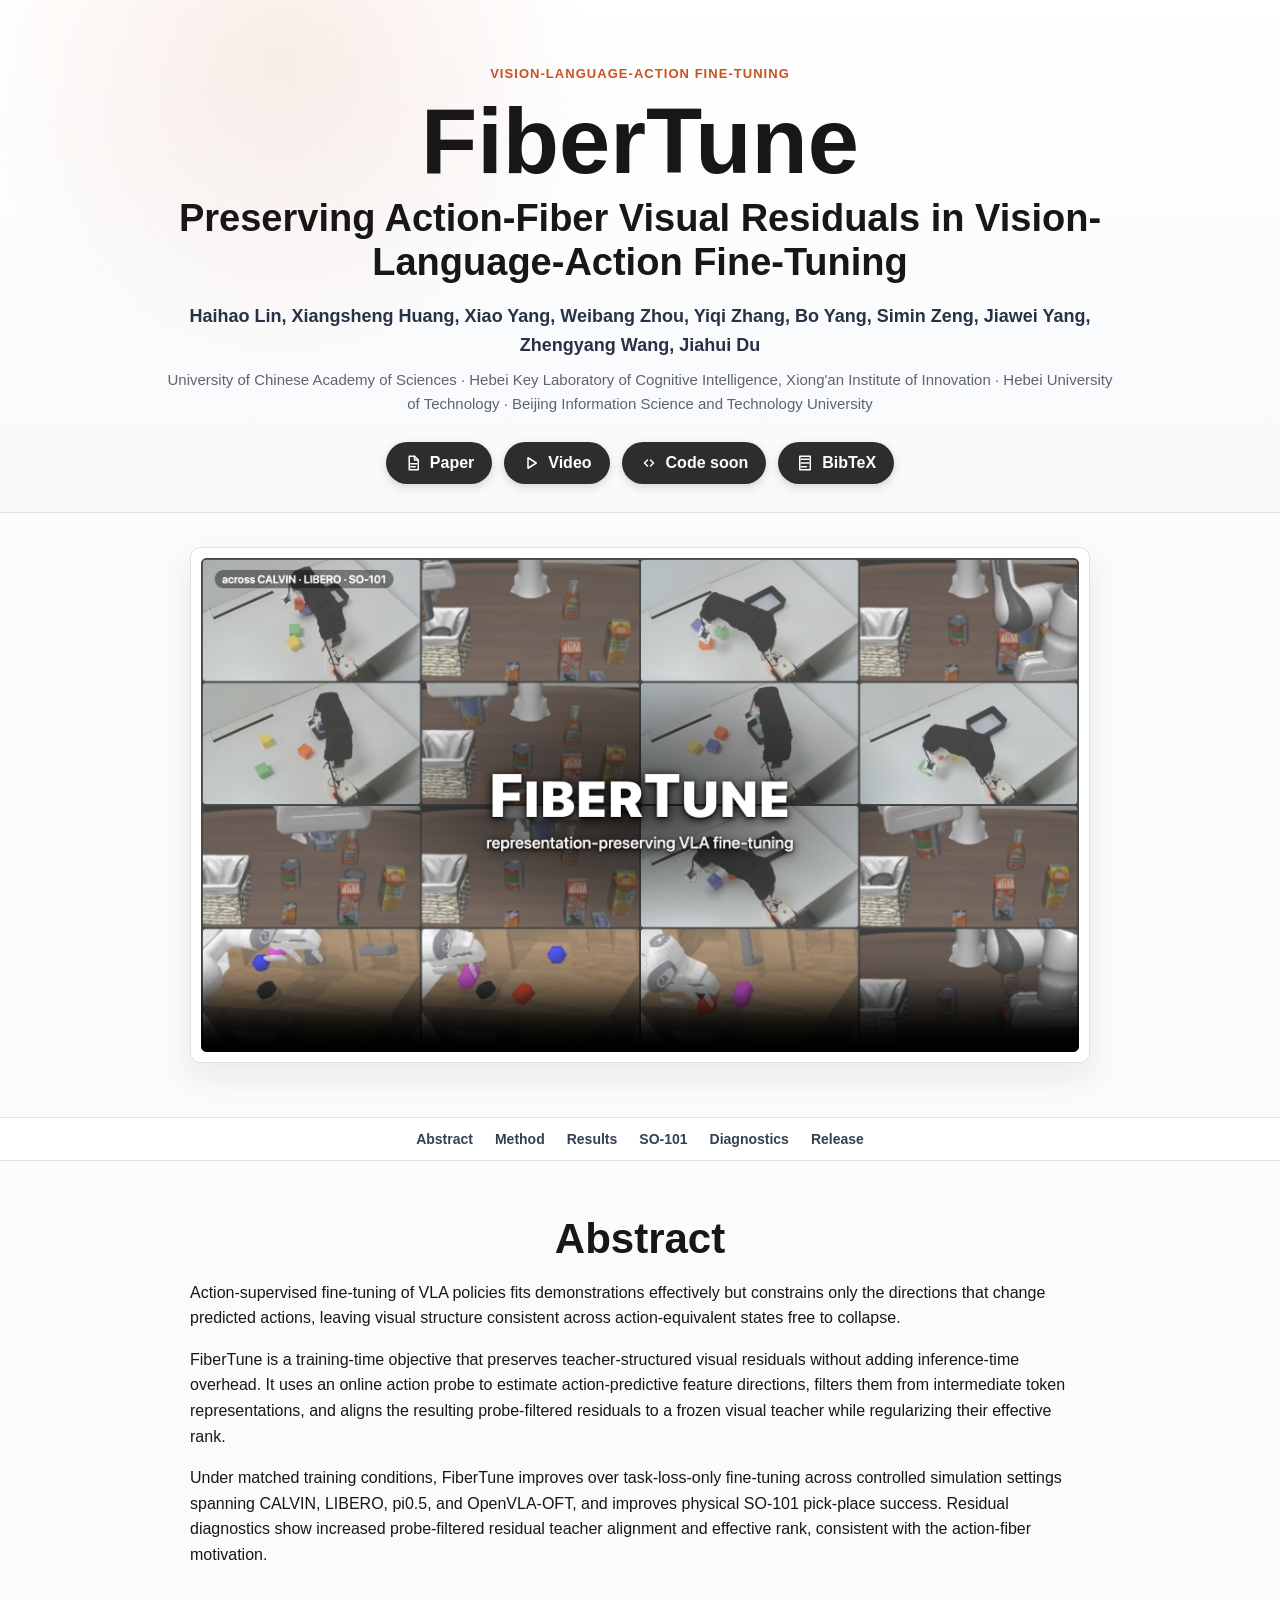
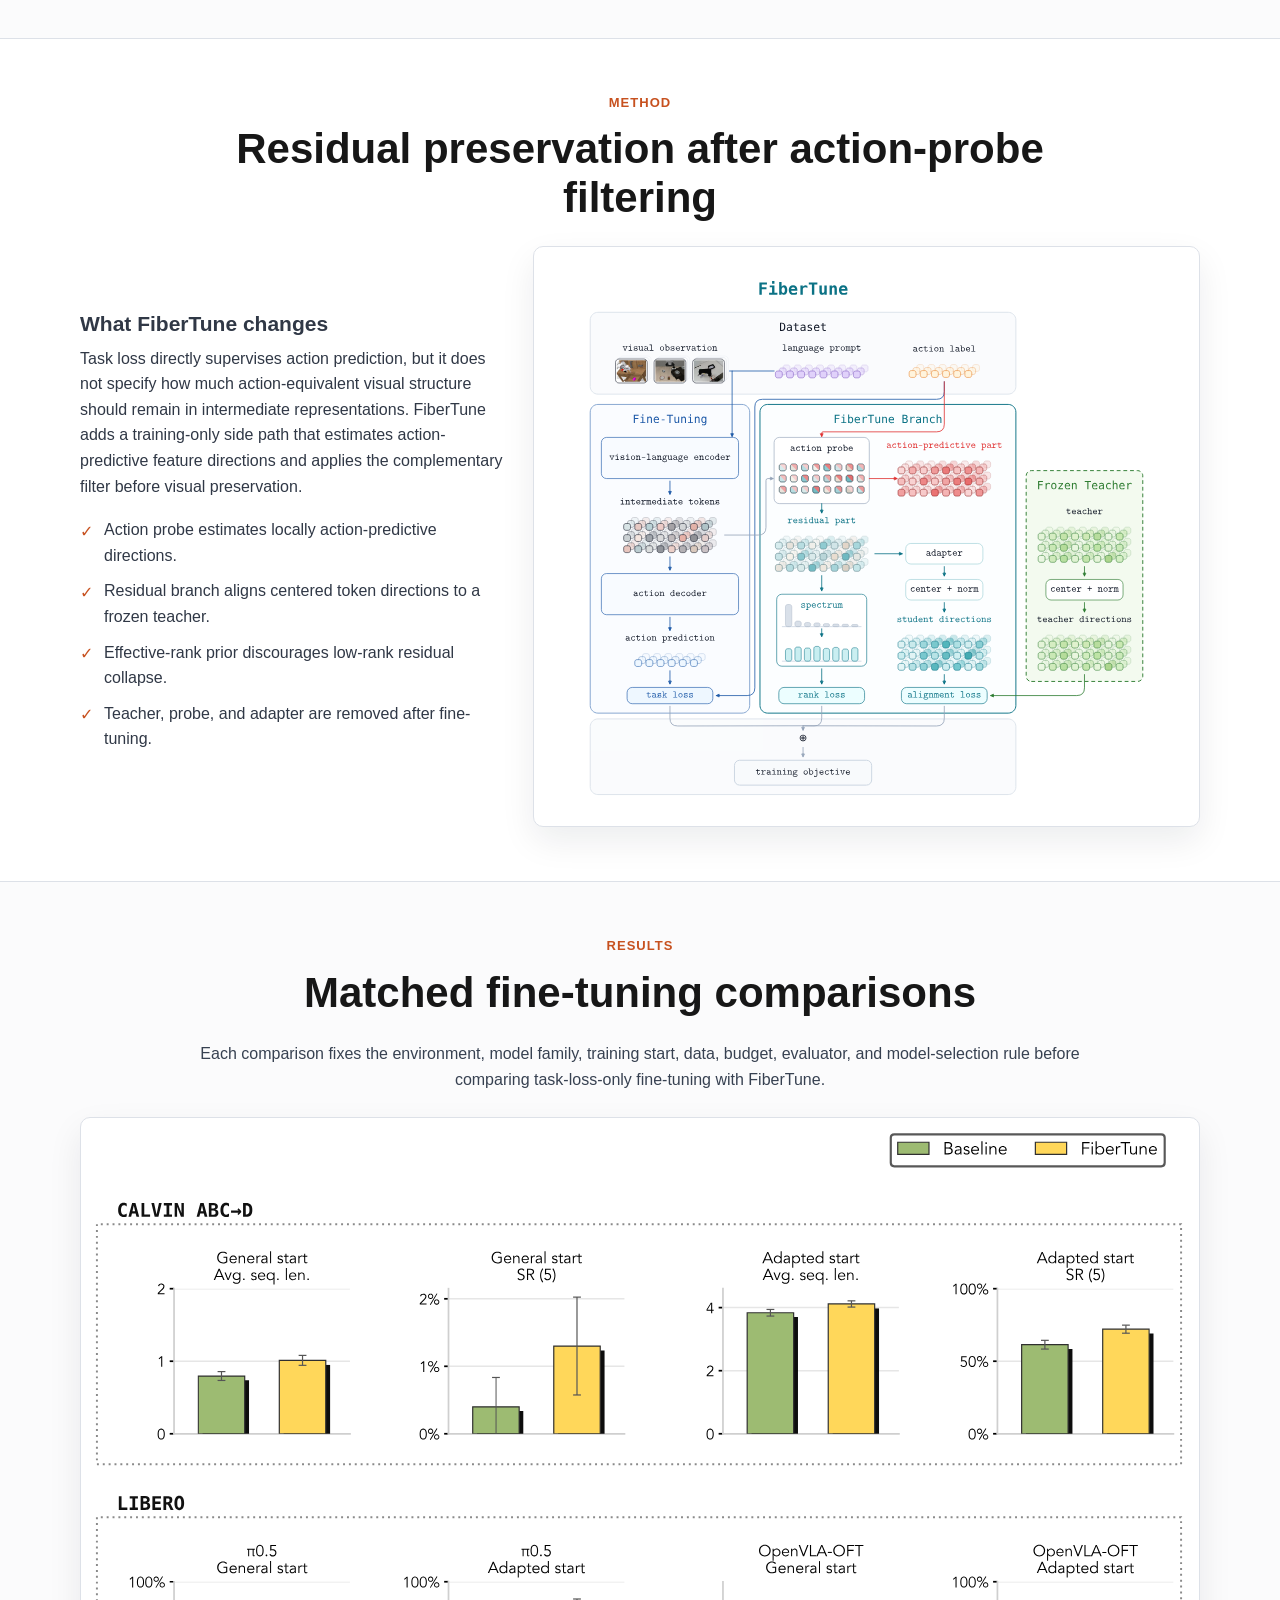
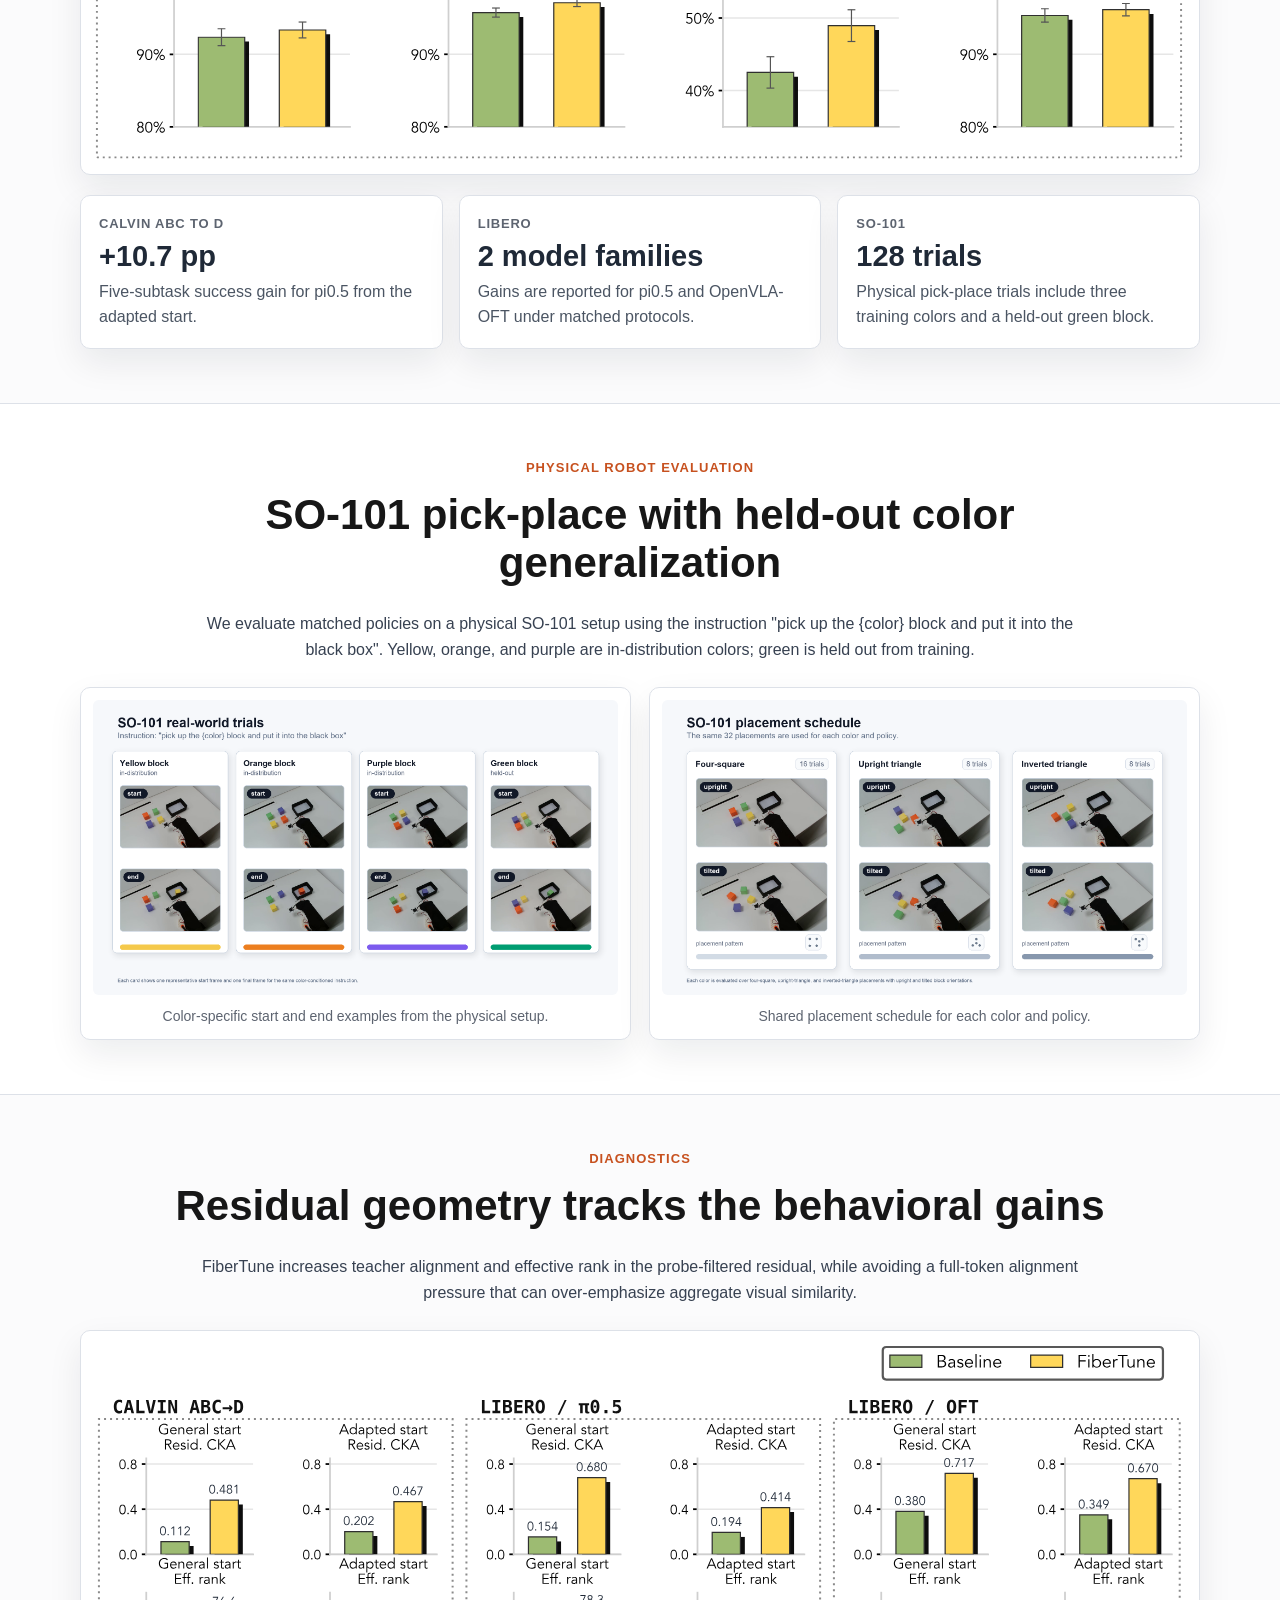
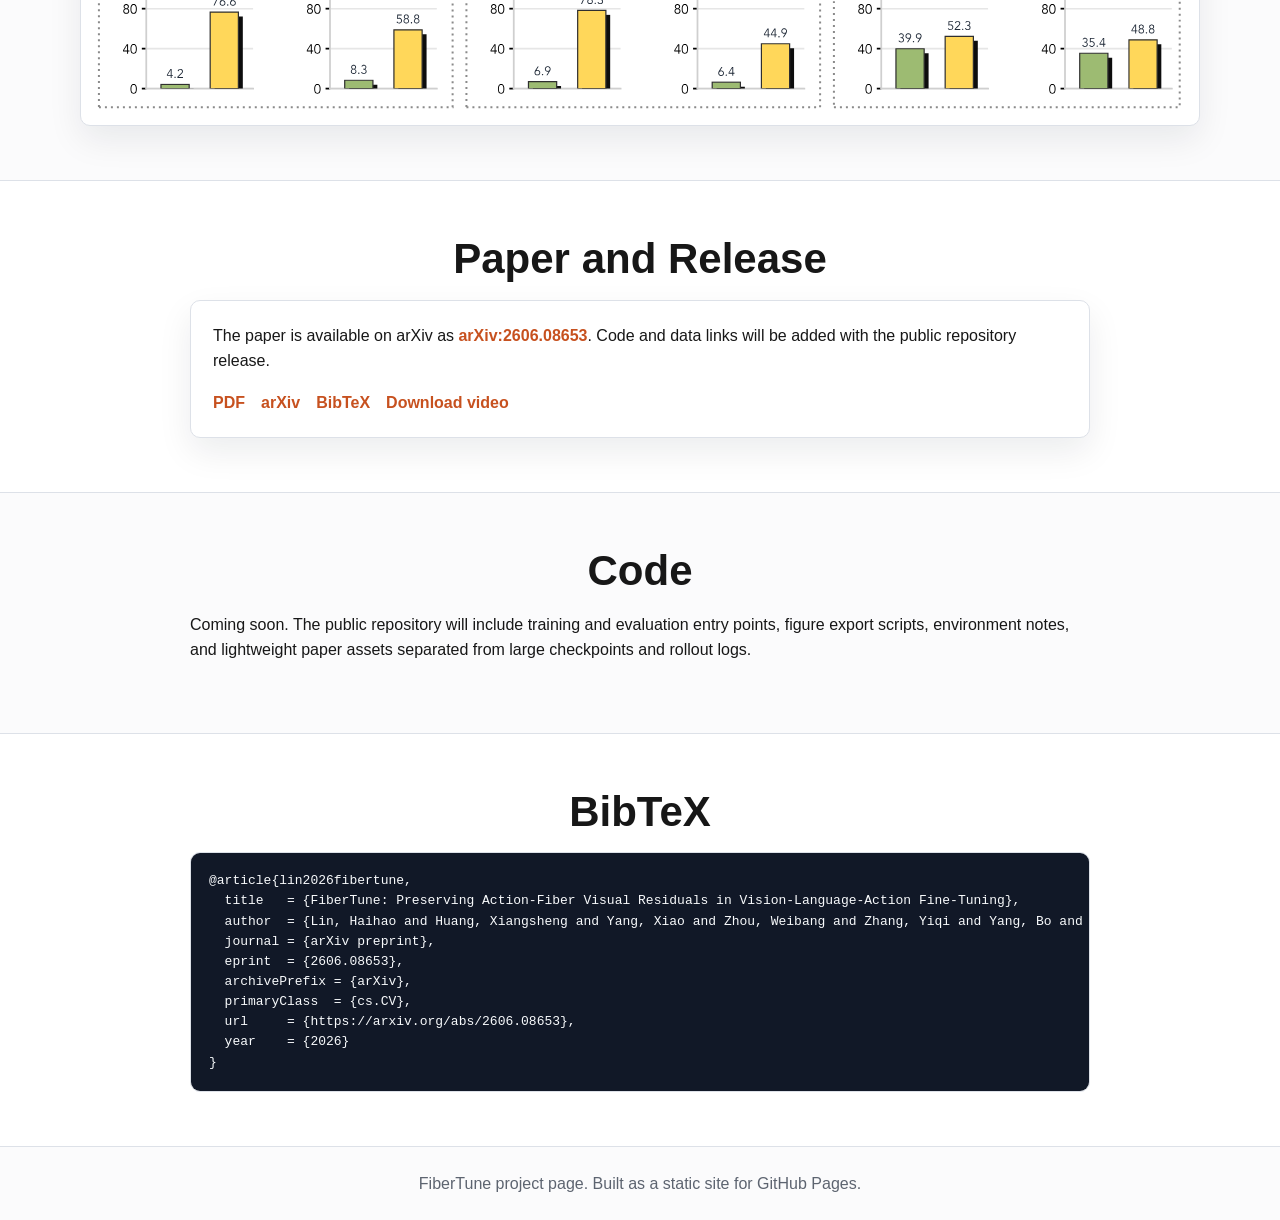
==== index.html @ a44a26e9 "更新 README 和 index.html，添加 arXiv 论文链接" ====
<!doctype html>
<html lang="en">
  <head>
    <meta charset="utf-8" />
    <meta name="viewport" content="width=device-width, initial-scale=1" />
    <title>FiberTune: Preserving Action-Fiber Visual Residuals</title>
    <meta
      name="description"
      content="FiberTune preserves action-fiber visual residuals during vision-language-action model fine-tuning without inference-time overhead."
    />
    <meta property="og:title" content="FiberTune" />
    <meta
      property="og:description"
      content="Preserving action-fiber visual residuals in VLA fine-tuning."
    />
    <meta property="og:type" content="website" />
    <meta property="og:image" content="static/assets/video_poster.png" />
    <link rel="stylesheet" href="static/css/style.css" />
  </head>
  <body>
    <header class="hero">
      <div class="container hero-inner">
        <p class="eyebrow">Vision-Language-Action Fine-Tuning</p>
        <h1>FiberTune</h1>
        <p class="subtitle">
          Preserving Action-Fiber Visual Residuals in Vision-Language-Action Fine-Tuning
        </p>
        <p class="authors">
          Haihao Lin, Xiangsheng Huang, Xiao Yang, Weibang Zhou, Yiqi Zhang,
          Bo Yang, Simin Zeng, Jiawei Yang, Zhengyang Wang, Jiahui Du
        </p>
        <p class="affiliations">
          University of Chinese Academy of Sciences · Hebei Key Laboratory of Cognitive Intelligence,
          Xiong'an Institute of Innovation · Hebei University of Technology ·
          Beijing Information Science and Technology University
        </p>
        <div class="button-row" aria-label="Project links">
          <a class="button" href="https://arxiv.org/abs/2606.08653">
            <span class="icon" aria-hidden="true">
              <svg viewBox="0 0 24 24"><path d="M7 3h7l5 5v13H7z" /><path d="M14 3v5h5" /><path d="M9 13h8" /><path d="M9 17h6" /></svg>
            </span>
            <span>Paper</span>
          </a>
          <a class="button" href="#video">
            <span class="icon" aria-hidden="true">
              <svg viewBox="0 0 24 24"><path d="M8 5v14l11-7z" /></svg>
            </span>
            <span>Video</span>
          </a>
          <a class="button" href="#code">
            <span class="icon" aria-hidden="true">
              <svg viewBox="0 0 24 24"><path d="m10 8-4 4 4 4" /><path d="m14 8 4 4-4 4" /></svg>
            </span>
            <span>Code soon</span>
          </a>
          <a class="button" href="#bibtex">
            <span class="icon" aria-hidden="true">
              <svg viewBox="0 0 24 24"><path d="M7 7h10" /><path d="M7 12h10" /><path d="M7 17h7" /><path d="M5 3h14v18H5z" /></svg>
            </span>
            <span>BibTeX</span>
          </a>
        </div>
      </div>
    </header>

    <main>
      <section id="video" class="section video-section">
        <div class="container narrow">
          <div class="video-card">
            <video controls playsinline preload="metadata" poster="static/assets/video_poster.png">
              <source src="static/videos/fibertune_video.mp4" type="video/mp4" />
            </video>
          </div>
        </div>
      </section>

      <nav class="page-nav" aria-label="Page sections">
        <div class="container">
          <a href="#abstract">Abstract</a>
          <a href="#method">Method</a>
          <a href="#results">Results</a>
          <a href="#realworld">SO-101</a>
          <a href="#diagnostics">Diagnostics</a>
          <a href="#code">Release</a>
        </div>
      </nav>

      <section id="abstract" class="section">
        <div class="container narrow">
          <h2>Abstract</h2>
          <p>
            Action-supervised fine-tuning of VLA policies fits demonstrations effectively but
            constrains only the directions that change predicted actions, leaving visual structure
            consistent across action-equivalent states free to collapse.
          </p>
          <p>
            FiberTune is a training-time objective that preserves teacher-structured visual
            residuals without adding inference-time overhead. It uses an online action probe to
            estimate action-predictive feature directions, filters them from intermediate token
            representations, and aligns the resulting probe-filtered residuals to a frozen visual
            teacher while regularizing their effective rank.
          </p>
          <p>
            Under matched training conditions, FiberTune improves over task-loss-only fine-tuning
            across controlled simulation settings spanning CALVIN, LIBERO, pi0.5, and OpenVLA-OFT,
            and improves physical SO-101 pick-place success. Residual diagnostics show increased
            probe-filtered residual teacher alignment and effective rank, consistent with the
            action-fiber motivation.
          </p>
        </div>
      </section>

      <section id="method" class="section band">
        <div class="container">
          <div class="section-heading">
            <p class="eyebrow">Method</p>
            <h2>Residual preservation after action-probe filtering</h2>
          </div>
          <div class="method-grid">
            <article>
              <h3>What FiberTune changes</h3>
              <p>
                Task loss directly supervises action prediction, but it does not specify how much
                action-equivalent visual structure should remain in intermediate representations.
                FiberTune adds a training-only side path that estimates action-predictive feature
                directions and applies the complementary filter before visual preservation.
              </p>
              <ul class="check-list">
                <li>Action probe estimates locally action-predictive directions.</li>
                <li>Residual branch aligns centered token directions to a frozen teacher.</li>
                <li>Effective-rank prior discourages low-rank residual collapse.</li>
                <li>Teacher, probe, and adapter are removed after fine-tuning.</li>
              </ul>
            </article>
            <figure class="figure-card large">
              <img src="static/assets/fibertune_method.svg" alt="FiberTune method diagram" />
            </figure>
          </div>
        </div>
      </section>

      <section id="results" class="section">
        <div class="container">
          <div class="section-heading">
            <p class="eyebrow">Results</p>
            <h2>Matched fine-tuning comparisons</h2>
          </div>
          <p class="section-lead">
            Each comparison fixes the environment, model family, training start, data, budget,
            evaluator, and model-selection rule before comparing task-loss-only fine-tuning with
            FiberTune.
          </p>
          <div class="figure-card">
            <img src="static/assets/main_results.svg" alt="Main FiberTune simulation results" />
          </div>
          <div class="metric-grid">
            <article class="metric">
              <span>CALVIN ABC to D</span>
              <strong>+10.7 pp</strong>
              <p>Five-subtask success gain for pi0.5 from the adapted start.</p>
            </article>
            <article class="metric">
              <span>LIBERO</span>
              <strong>2 model families</strong>
              <p>Gains are reported for pi0.5 and OpenVLA-OFT under matched protocols.</p>
            </article>
            <article class="metric">
              <span>SO-101</span>
              <strong>128 trials</strong>
              <p>Physical pick-place trials include three training colors and a held-out green block.</p>
            </article>
          </div>
        </div>
      </section>

      <section id="realworld" class="section band">
        <div class="container">
          <div class="section-heading">
            <p class="eyebrow">Physical Robot Evaluation</p>
            <h2>SO-101 pick-place with held-out color generalization</h2>
          </div>
          <p class="section-lead">
            We evaluate matched policies on a physical SO-101 setup using the instruction
            "pick up the {color} block and put it into the black box". Yellow, orange, and purple
            are in-distribution colors; green is held out from training.
          </p>
          <div class="split-figures">
            <figure class="figure-card">
              <img src="static/assets/realworld_start_end.png" alt="SO-101 color-specific start and end examples" />
              <figcaption>Color-specific start and end examples from the physical setup.</figcaption>
            </figure>
            <figure class="figure-card">
              <img src="static/assets/realworld_placement_schedule.png" alt="SO-101 placement schedule" />
              <figcaption>Shared placement schedule for each color and policy.</figcaption>
            </figure>
          </div>
        </div>
      </section>

      <section id="diagnostics" class="section">
        <div class="container">
          <div class="section-heading">
            <p class="eyebrow">Diagnostics</p>
            <h2>Residual geometry tracks the behavioral gains</h2>
          </div>
          <p class="section-lead">
            FiberTune increases teacher alignment and effective rank in the probe-filtered residual,
            while avoiding a full-token alignment pressure that can over-emphasize aggregate visual
            similarity.
          </p>
          <div class="figure-card">
            <img src="static/assets/mechanism_diagnostics.svg" alt="Residual CKA and effective-rank diagnostics" />
          </div>
        </div>
      </section>

      <section id="paper" class="section band">
        <div class="container narrow">
          <h2>Paper and Release</h2>
          <div class="release-card">
            <p>
              The paper is available on arXiv as
              <a class="text-link" href="https://arxiv.org/abs/2606.08653">arXiv:2606.08653</a>.
              Code and data links will be added with the public repository release.
            </p>
            <div class="release-links">
              <a class="text-link" href="https://arxiv.org/pdf/2606.08653">PDF</a>
              <a class="text-link" href="https://arxiv.org/abs/2606.08653">arXiv</a>
              <a class="text-link" href="#bibtex">BibTeX</a>
              <a class="text-link" href="static/videos/fibertune_video.mp4">Download video</a>
            </div>
          </div>
        </div>
      </section>

      <section id="code" class="section">
        <div class="container narrow">
          <h2>Code</h2>
          <p>
            Coming soon. The public repository will include training and evaluation entry points,
            figure export scripts, environment notes, and lightweight paper assets separated from
            large checkpoints and rollout logs.
          </p>
        </div>
      </section>

      <section id="bibtex" class="section band">
        <div class="container narrow">
          <h2>BibTeX</h2>
          <pre><code>@article{lin2026fibertune,
  title   = {FiberTune: Preserving Action-Fiber Visual Residuals in Vision-Language-Action Fine-Tuning},
  author  = {Lin, Haihao and Huang, Xiangsheng and Yang, Xiao and Zhou, Weibang and Zhang, Yiqi and Yang, Bo and Zeng, Simin and Yang, Jiawei and Wang, Zhengyang and Du, Jiahui},
  journal = {arXiv preprint},
  eprint  = {2606.08653},
  archivePrefix = {arXiv},
  primaryClass  = {cs.CV},
  url     = {https://arxiv.org/abs/2606.08653},
  year    = {2026}
}</code></pre>
        </div>
      </section>
    </main>

    <footer class="footer">
      <div class="container">
        <p>FiberTune project page. Built as a static site for GitHub Pages.</p>
      </div>
    </footer>
  </body>
</html>
---- static/css/style.css ----
:root {
  --ink: #171717;
  --muted: #5d6470;
  --soft: #f5f6f8;
  --line: #dde1e8;
  --panel: #ffffff;
  --accent: #c7511f;
  --accent-soft: #f7e5dc;
  --button: #2d2d2d;
  --button-hover: #151515;
  --shadow: 0 14px 34px rgb(15 23 42 / 8%);
}

* {
  box-sizing: border-box;
}

html {
  scroll-behavior: smooth;
}

body {
  margin: 0;
  color: var(--ink);
  background: #fbfbfc;
  font-family: BlinkMacSystemFont, -apple-system, "Segoe UI", Roboto, "Helvetica Neue", Arial, ui-sans-serif, system-ui, sans-serif;
  font-size: 16px;
  line-height: 1.6;
}

img,
video {
  max-width: 100%;
}

a {
  color: inherit;
}

.container {
  width: min(1120px, calc(100vw - 36px));
  margin: 0 auto;
}

.narrow {
  width: min(900px, calc(100vw - 36px));
}

.hero {
  padding: 64px 0 28px;
  background:
    radial-gradient(circle at 22% 12%, rgb(199 81 31 / 10%), transparent 28%),
    linear-gradient(180deg, #ffffff 0%, #f8f9fb 100%);
  border-bottom: 1px solid var(--line);
}

.hero-inner {
  text-align: center;
}

.eyebrow {
  margin: 0 0 12px;
  color: var(--accent);
  font-size: 13px;
  font-weight: 800;
  letter-spacing: 0.08em;
  text-transform: uppercase;
}

h1,
h2,
h3,
p {
  margin-top: 0;
}

h1 {
  margin: 0 0 12px;
  font-size: clamp(54px, 8.5vw, 92px);
  font-weight: 780;
  line-height: 0.96;
  letter-spacing: 0;
}

.subtitle {
  max-width: 980px;
  margin: 0 auto 18px;
  font-size: clamp(24px, 3vw, 38px);
  font-weight: 680;
  line-height: 1.15;
}

.authors {
  max-width: 930px;
  margin: 0 auto 8px;
  color: #273244;
  font-size: 18px;
  font-weight: 620;
}

.affiliations {
  max-width: 960px;
  margin: 0 auto;
  color: var(--muted);
  font-size: 15px;
}

.button-row {
  display: flex;
  justify-content: center;
  gap: 12px;
  flex-wrap: wrap;
  margin-top: 26px;
}

.button {
  display: inline-flex;
  align-items: center;
  justify-content: center;
  gap: 8px;
  min-height: 42px;
  padding: 0 18px;
  border-radius: 999px;
  background: var(--button);
  color: #fff;
  font-weight: 720;
  text-decoration: none;
  box-shadow: 0 3px 10px rgb(0 0 0 / 14%);
  transition: background 130ms ease, transform 130ms ease;
}

.button:hover {
  background: var(--button-hover);
  transform: translateY(-1px);
}

.icon {
  display: inline-flex;
  width: 18px;
  height: 18px;
}

.icon svg {
  display: block;
  width: 18px;
  height: 18px;
  fill: none;
  stroke: currentColor;
  stroke-width: 2;
  stroke-linecap: round;
  stroke-linejoin: round;
}

.section {
  padding: 54px 0;
}

.video-section {
  padding-top: 34px;
}

.band {
  background: #fff;
  border-block: 1px solid var(--line);
}

.section-heading {
  max-width: 940px;
  margin: 0 auto 24px;
  text-align: center;
}

h2 {
  margin-bottom: 16px;
  text-align: center;
  font-size: clamp(29px, 4vw, 42px);
  font-weight: 760;
  line-height: 1.15;
}

h3 {
  margin-bottom: 8px;
  font-size: 21px;
  line-height: 1.25;
}

.section-lead {
  max-width: 900px;
  margin: 0 auto 24px;
  color: #374151;
  text-align: center;
}

.video-card,
.figure-card,
.release-card,
.metric {
  border: 1px solid var(--line);
  border-radius: 10px;
  background: var(--panel);
  box-shadow: var(--shadow);
}

.video-card {
  padding: 10px;
}

.video-card video {
  display: block;
  width: 100%;
  aspect-ratio: 16 / 9;
  border-radius: 6px;
  background: #111827;
}

.page-nav {
  position: sticky;
  top: 0;
  z-index: 10;
  border-block: 1px solid var(--line);
  background: rgb(255 255 255 / 92%);
  backdrop-filter: blur(10px);
}

.page-nav .container {
  display: flex;
  justify-content: center;
  gap: 22px;
  flex-wrap: wrap;
  padding: 10px 0;
}

.page-nav a {
  color: #334155;
  font-size: 14px;
  font-weight: 760;
  text-decoration: none;
}

.page-nav a:hover {
  color: var(--accent);
}

.method-grid {
  display: grid;
  grid-template-columns: minmax(280px, 0.9fr) minmax(0, 1.4fr);
  gap: 24px;
  align-items: center;
}

.method-grid article {
  color: #303846;
}

.check-list {
  margin: 18px 0 0;
  padding: 0;
  list-style: none;
}

.check-list li {
  position: relative;
  margin: 10px 0;
  padding-left: 24px;
}

.check-list li::before {
  position: absolute;
  left: 0;
  top: 0.1em;
  color: var(--accent);
  content: "✓";
  font-weight: 800;
}

.figure-card {
  margin: 0;
  padding: 12px;
}

.figure-card.large {
  padding: 14px;
}

.figure-card img {
  display: block;
  width: 100%;
  border-radius: 6px;
}

figcaption {
  margin: 10px 4px 0;
  color: var(--muted);
  font-size: 14px;
  text-align: center;
}

.metric-grid {
  display: grid;
  grid-template-columns: repeat(3, minmax(0, 1fr));
  gap: 16px;
  margin-top: 20px;
}

.metric {
  padding: 18px;
}

.metric span {
  display: block;
  color: var(--muted);
  font-size: 13px;
  font-weight: 800;
  letter-spacing: 0.06em;
  text-transform: uppercase;
}

.metric strong {
  display: block;
  margin: 6px 0;
  color: #1f2937;
  font-size: 29px;
  line-height: 1.1;
}

.metric p {
  margin: 0;
  color: #4b5563;
}

.split-figures {
  display: grid;
  grid-template-columns: repeat(2, minmax(0, 1fr));
  gap: 18px;
  align-items: start;
}

.release-card {
  padding: 22px;
}

.release-card p:last-child {
  margin-bottom: 0;
}

.release-links {
  display: flex;
  gap: 16px;
  flex-wrap: wrap;
}

.text-link {
  color: var(--accent);
  font-weight: 740;
  text-decoration: none;
}

.text-link:hover {
  text-decoration: underline;
}

pre {
  overflow-x: auto;
  margin: 0;
  padding: 18px;
  border: 1px solid var(--line);
  border-radius: 10px;
  background: #111827;
  color: #f8fafc;
  font-size: 13px;
  line-height: 1.55;
}

.footer {
  padding: 24px 0;
  color: var(--muted);
  text-align: center;
}

.footer p {
  margin: 0;
}

@media (max-width: 840px) {
  .method-grid,
  .split-figures,
  .metric-grid {
    grid-template-columns: 1fr;
  }

  .hero {
    padding-top: 48px;
  }

  .section {
    padding: 42px 0;
  }
}

@media (max-width: 560px) {
  .container,
  .narrow {
    width: min(100vw - 24px, 1120px);
  }

  .button {
    min-width: 128px;
  }

  .page-nav .container {
    gap: 14px;
  }
}
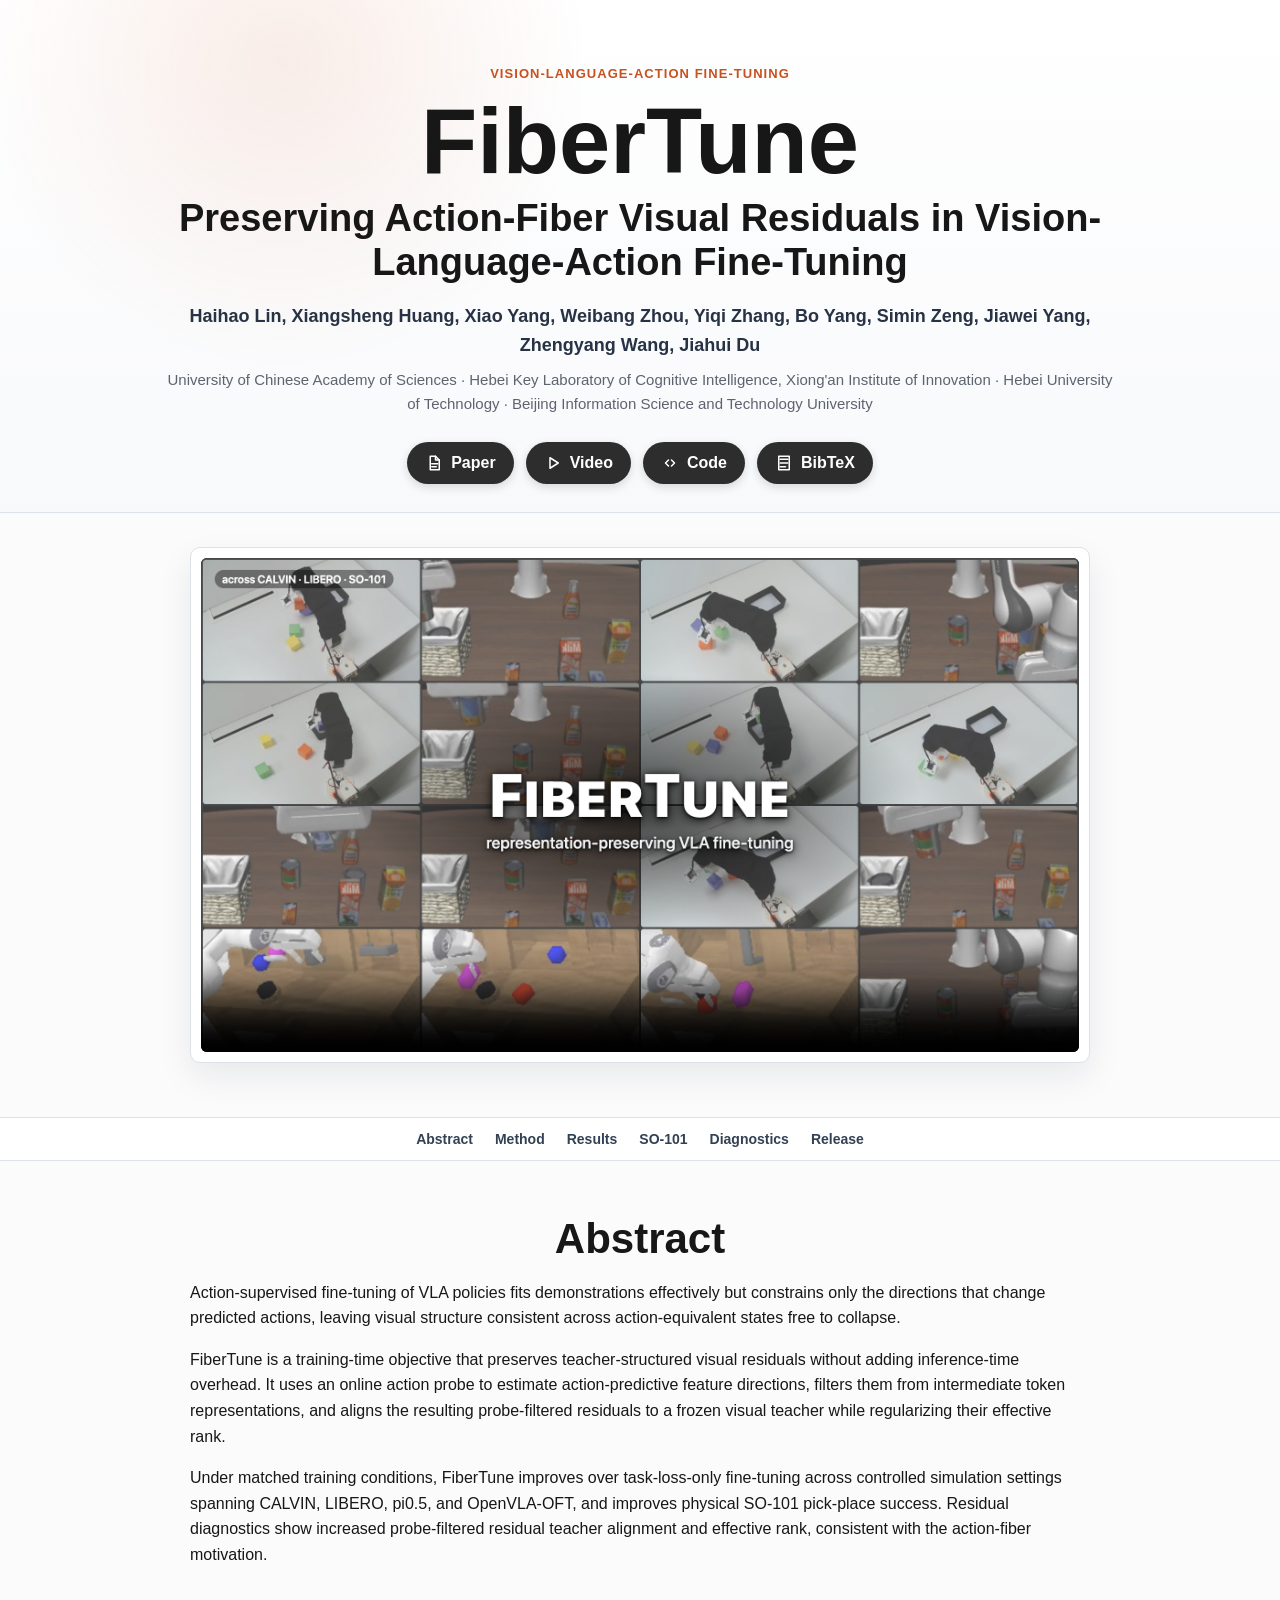
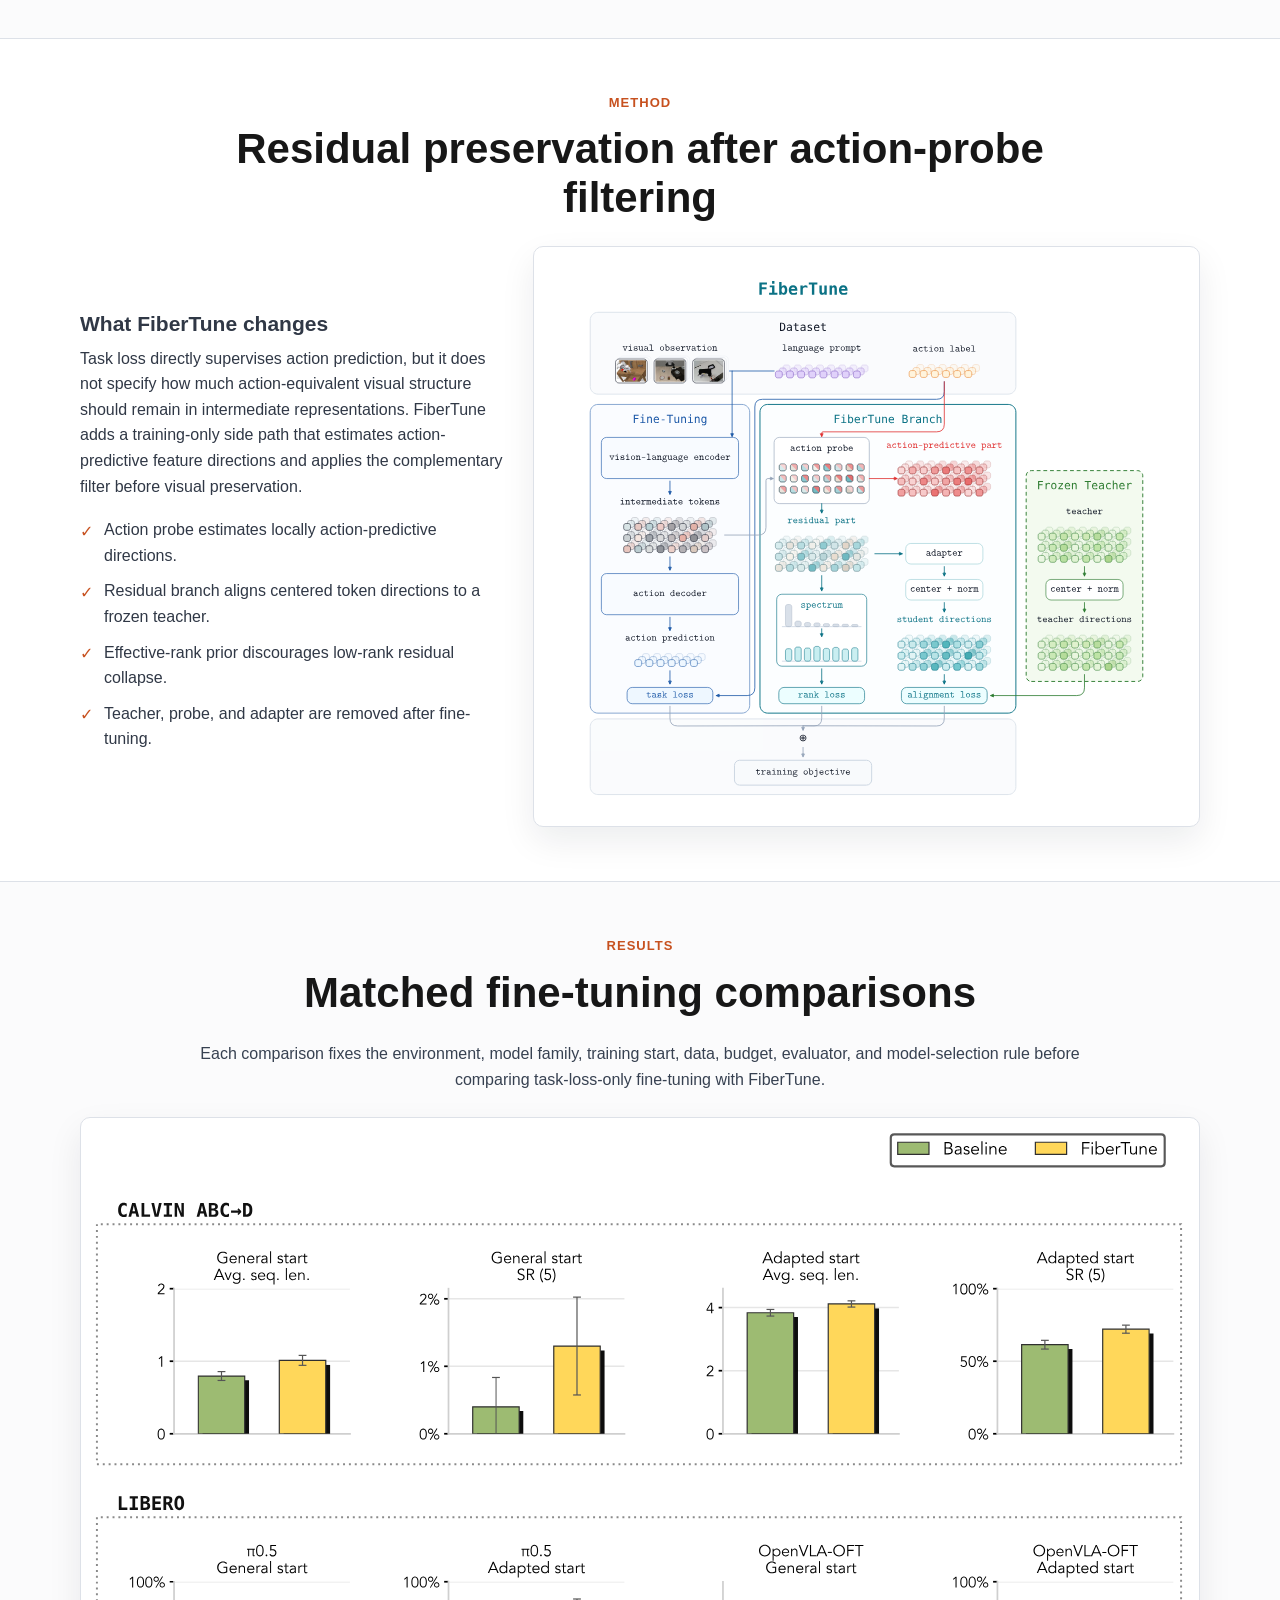
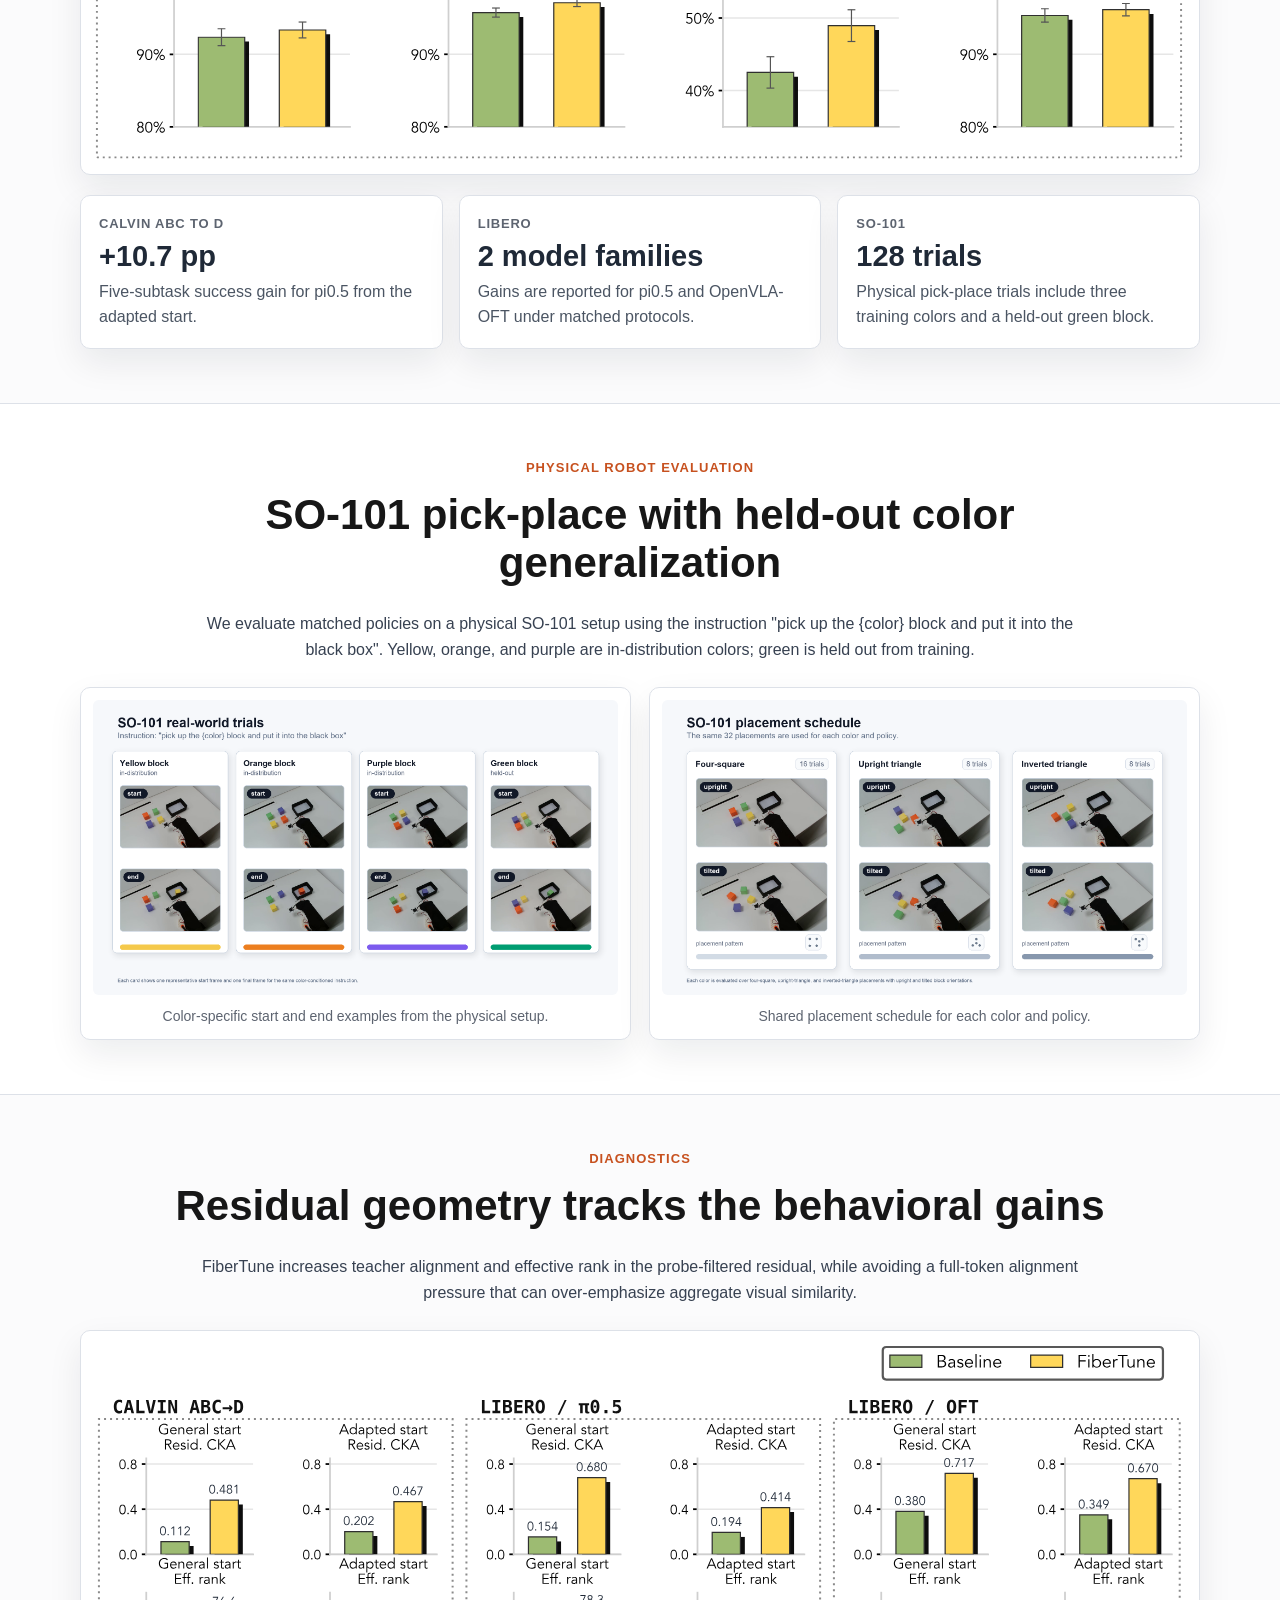
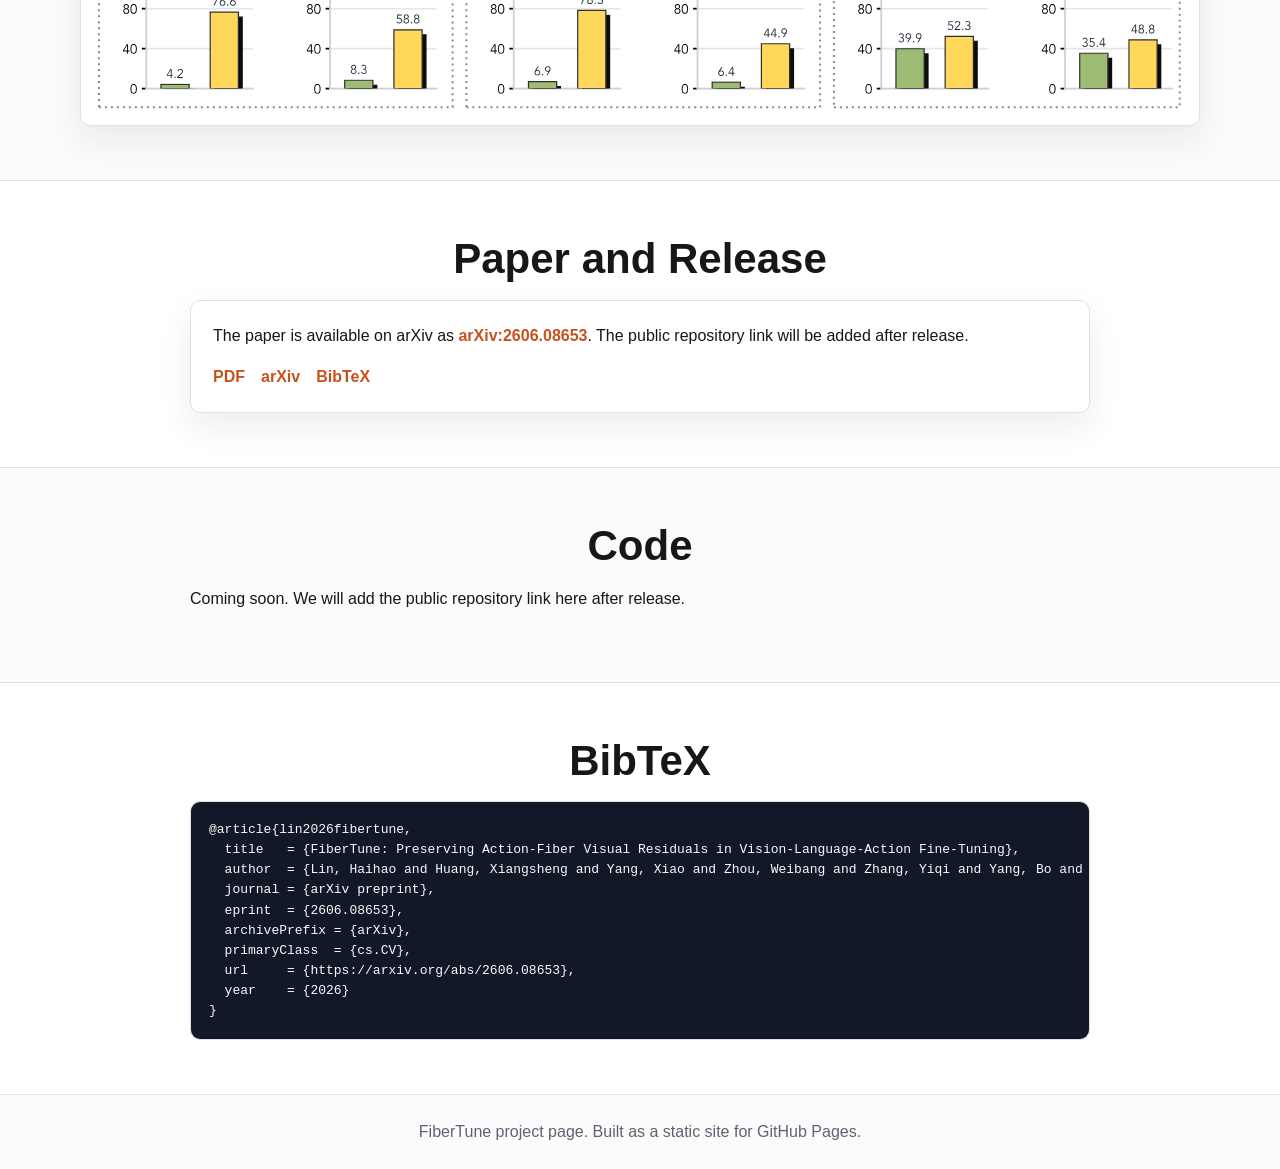
==== commit 60c98f35: "更新 index.html，修改代码链接提示和arXiv论文说明" ====
--- a/index.html
+++ b/index.html
@@ -51,7 +51,7 @@
             <span class="icon" aria-hidden="true">
               <svg viewBox="0 0 24 24"><path d="m10 8-4 4 4 4" /><path d="m14 8 4 4-4 4" /></svg>
             </span>
-            <span>Code soon</span>
+            <span>Code</span>
           </a>
           <a class="button" href="#bibtex">
             <span class="icon" aria-hidden="true">
@@ -221,13 +221,12 @@
             <p>
               The paper is available on arXiv as
               <a class="text-link" href="https://arxiv.org/abs/2606.08653">arXiv:2606.08653</a>.
-              Code and data links will be added with the public repository release.
+              The public repository link will be added after release.
             </p>
             <div class="release-links">
               <a class="text-link" href="https://arxiv.org/pdf/2606.08653">PDF</a>
               <a class="text-link" href="https://arxiv.org/abs/2606.08653">arXiv</a>
               <a class="text-link" href="#bibtex">BibTeX</a>
-              <a class="text-link" href="static/videos/fibertune_video.mp4">Download video</a>
             </div>
           </div>
         </div>
@@ -237,9 +236,7 @@
         <div class="container narrow">
           <h2>Code</h2>
           <p>
-            Coming soon. The public repository will include training and evaluation entry points,
-            figure export scripts, environment notes, and lightweight paper assets separated from
-            large checkpoints and rollout logs.
+            Coming soon. We will add the public repository link here after release.
           </p>
         </div>
       </section>
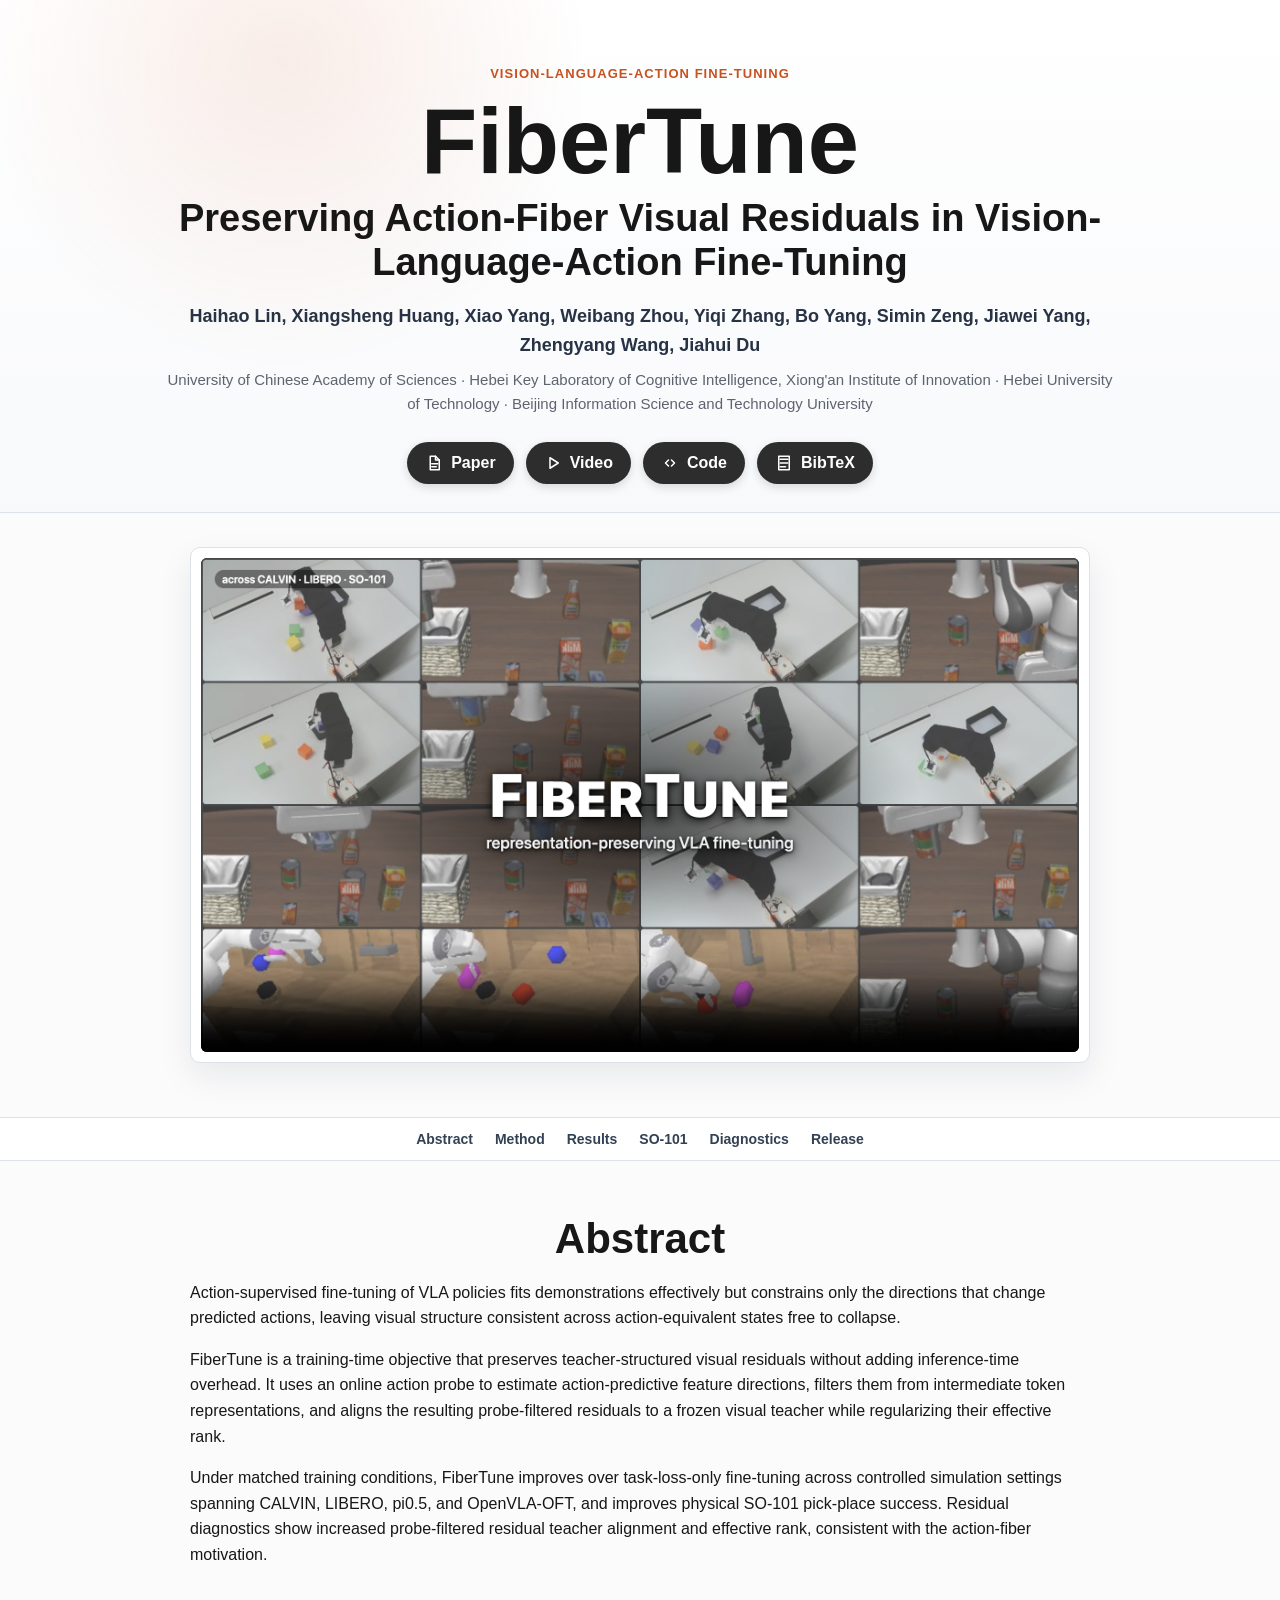
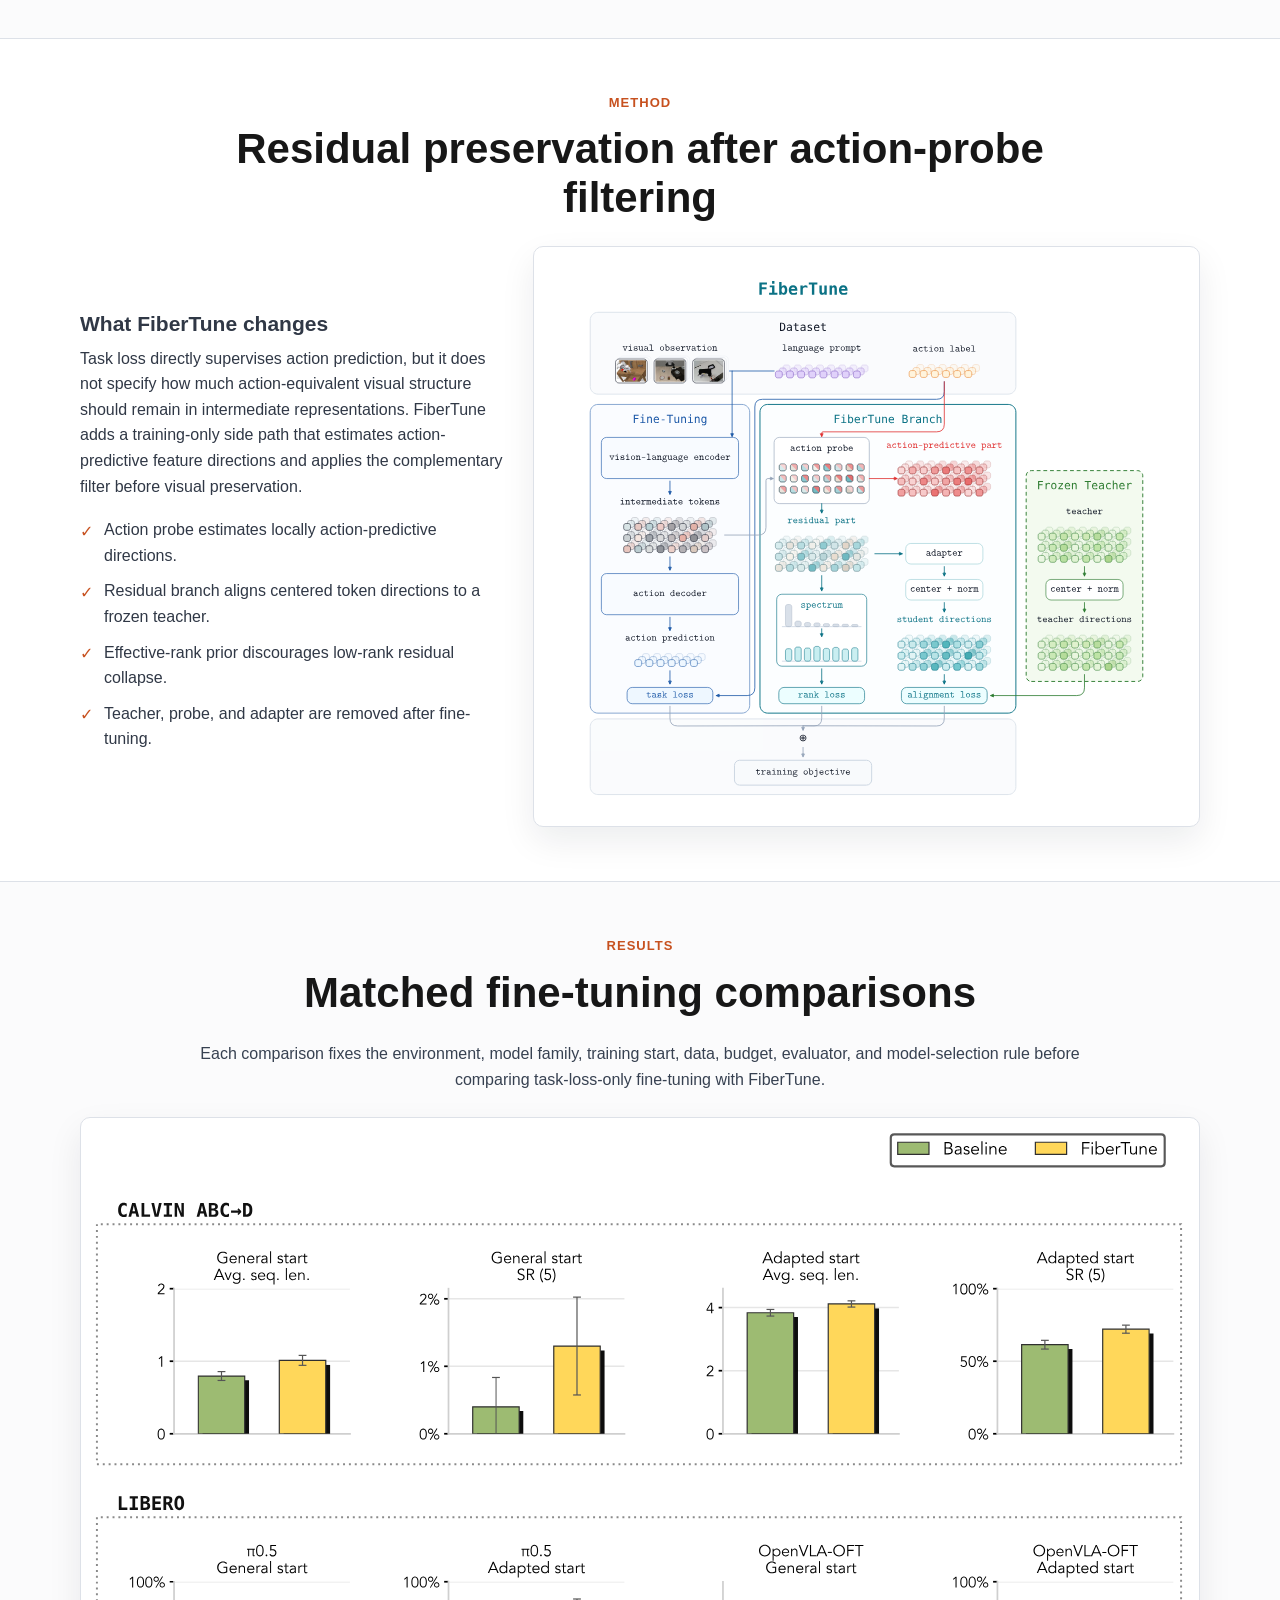
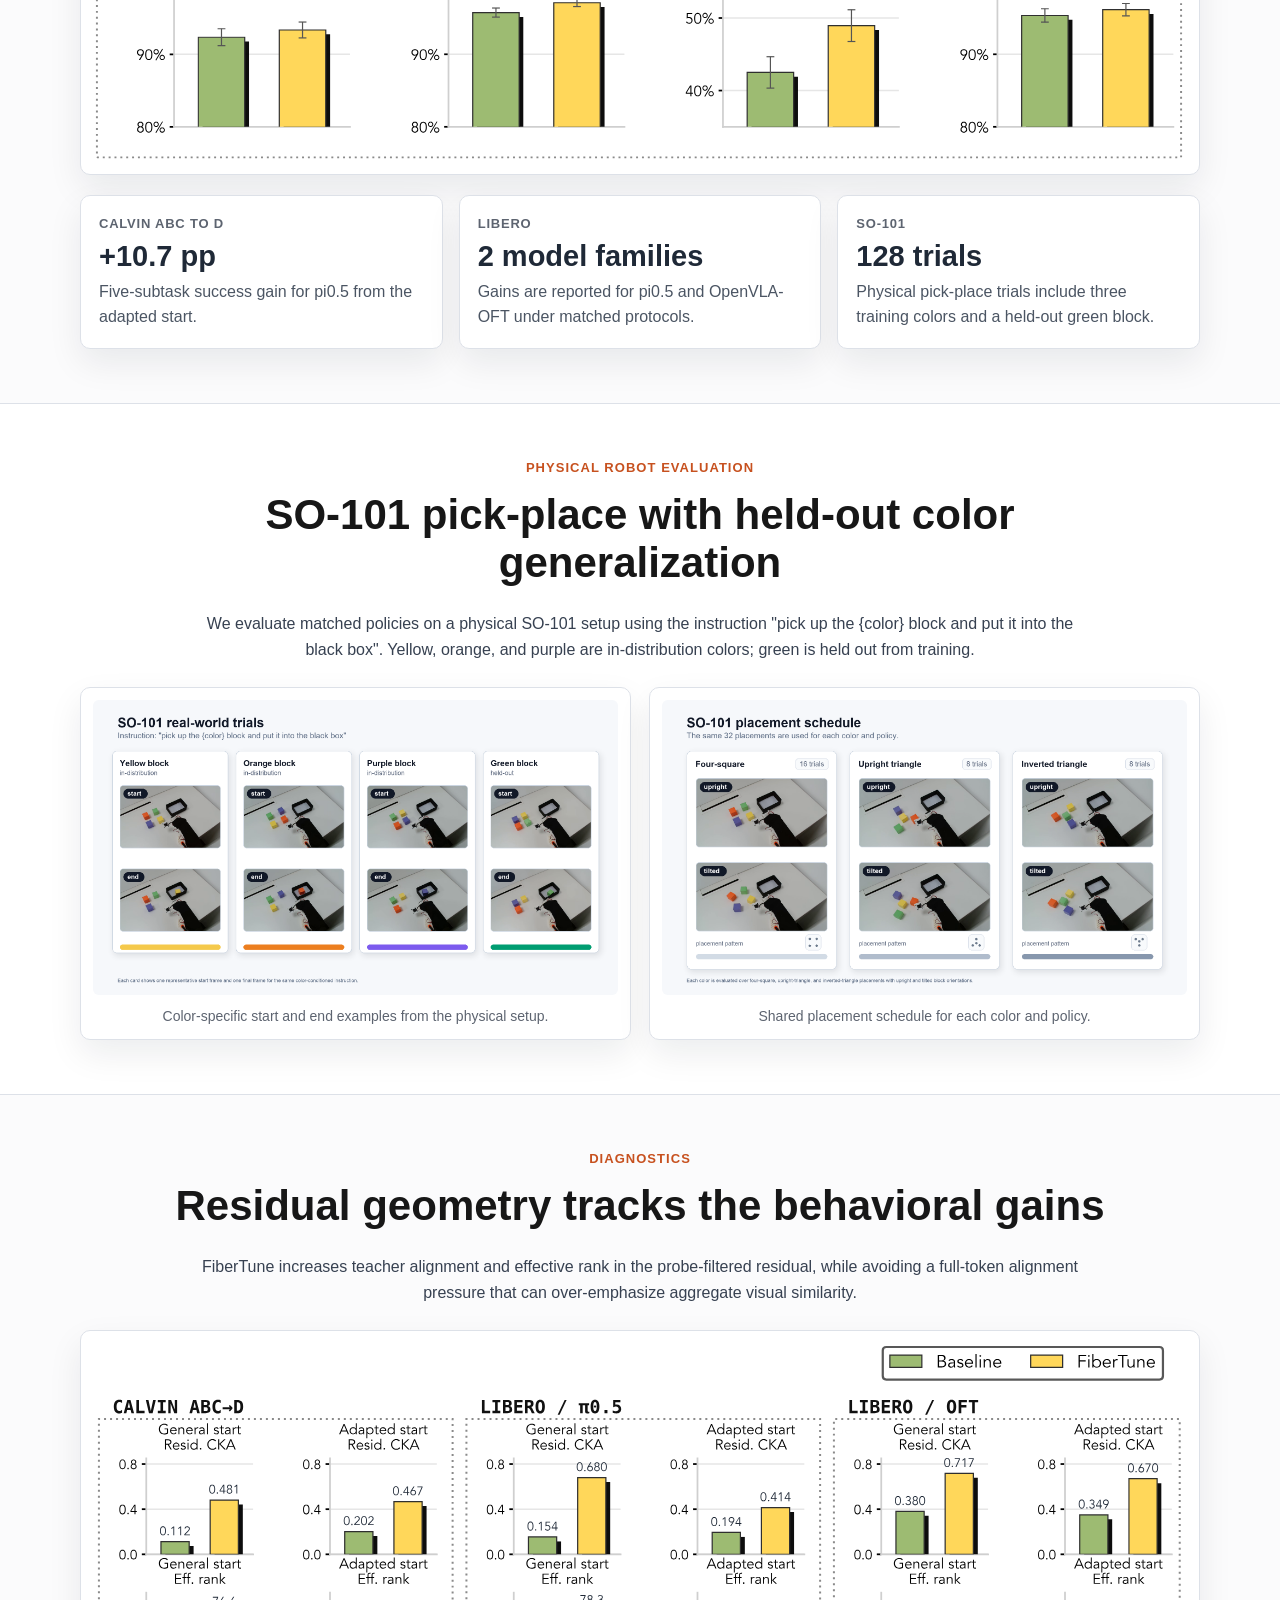
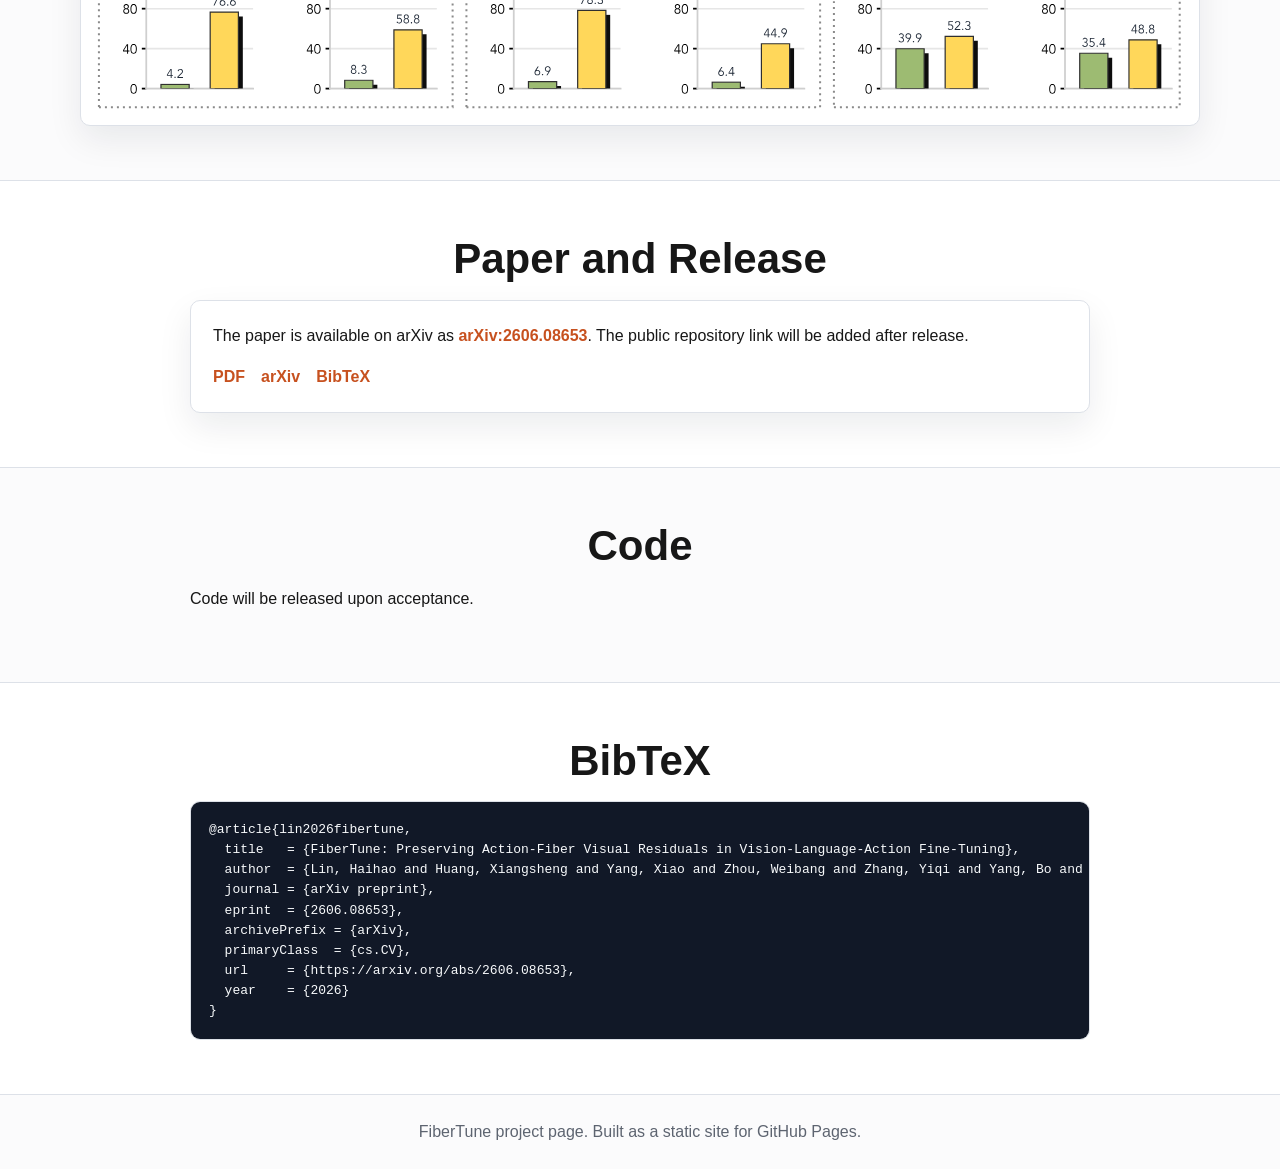
==== commit 24065033: "Update code release status" ====
--- a/index.html
+++ b/index.html
@@ -4,18 +4,76 @@
     <meta charset="utf-8" />
     <meta name="viewport" content="width=device-width, initial-scale=1" />
     <title>FiberTune: Preserving Action-Fiber Visual Residuals</title>
+    <link rel="canonical" href="https://fibertune.github.io/" />
+    <meta name="robots" content="index,follow,max-image-preview:large,max-snippet:-1,max-video-preview:-1" />
     <meta
       name="description"
       content="FiberTune preserves action-fiber visual residuals during vision-language-action model fine-tuning without inference-time overhead."
     />
-    <meta property="og:title" content="FiberTune" />
+    <meta name="author" content="Haihao Lin, Xiangsheng Huang, Xiao Yang, Weibang Zhou, Yiqi Zhang, Bo Yang, Simin Zeng, Jiawei Yang, Zhengyang Wang, Jiahui Du" />
+    <meta name="citation_title" content="FiberTune: Preserving Action-Fiber Visual Residuals in Vision-Language-Action Fine-Tuning" />
+    <meta name="citation_author" content="Lin, Haihao" />
+    <meta name="citation_author" content="Huang, Xiangsheng" />
+    <meta name="citation_author" content="Yang, Xiao" />
+    <meta name="citation_author" content="Zhou, Weibang" />
+    <meta name="citation_author" content="Zhang, Yiqi" />
+    <meta name="citation_author" content="Yang, Bo" />
+    <meta name="citation_author" content="Zeng, Simin" />
+    <meta name="citation_author" content="Yang, Jiawei" />
+    <meta name="citation_author" content="Wang, Zhengyang" />
+    <meta name="citation_author" content="Du, Jiahui" />
+    <meta name="citation_publication_date" content="2026" />
+    <meta name="citation_arxiv_id" content="2606.08653" />
+    <meta name="citation_pdf_url" content="https://arxiv.org/pdf/2606.08653" />
+    <meta property="og:site_name" content="FiberTune" />
+    <meta property="og:title" content="FiberTune: Preserving Action-Fiber Visual Residuals" />
     <meta
       property="og:description"
       content="Preserving action-fiber visual residuals in VLA fine-tuning."
     />
     <meta property="og:type" content="website" />
-    <meta property="og:image" content="static/assets/video_poster.png" />
+    <meta property="og:url" content="https://fibertune.github.io/" />
+    <meta property="og:image" content="https://fibertune.github.io/static/assets/video_poster.png" />
+    <meta name="twitter:card" content="summary_large_image" />
+    <meta name="twitter:title" content="FiberTune: Preserving Action-Fiber Visual Residuals" />
+    <meta
+      name="twitter:description"
+      content="Preserving action-fiber visual residuals in VLA fine-tuning."
+    />
+    <meta name="twitter:image" content="https://fibertune.github.io/static/assets/video_poster.png" />
     <link rel="stylesheet" href="static/css/style.css" />
+    <script type="application/ld+json">
+      {
+        "@context": "https://schema.org",
+        "@type": "ScholarlyArticle",
+        "name": "FiberTune: Preserving Action-Fiber Visual Residuals in Vision-Language-Action Fine-Tuning",
+        "headline": "FiberTune: Preserving Action-Fiber Visual Residuals",
+        "description": "FiberTune preserves action-fiber visual residuals during vision-language-action model fine-tuning without inference-time overhead.",
+        "url": "https://fibertune.github.io/",
+        "sameAs": [
+          "https://arxiv.org/abs/2606.08653"
+        ],
+        "identifier": "arXiv:2606.08653",
+        "datePublished": "2026",
+        "author": [
+          { "@type": "Person", "name": "Haihao Lin" },
+          { "@type": "Person", "name": "Xiangsheng Huang" },
+          { "@type": "Person", "name": "Xiao Yang" },
+          { "@type": "Person", "name": "Weibang Zhou" },
+          { "@type": "Person", "name": "Yiqi Zhang" },
+          { "@type": "Person", "name": "Bo Yang" },
+          { "@type": "Person", "name": "Simin Zeng" },
+          { "@type": "Person", "name": "Jiawei Yang" },
+          { "@type": "Person", "name": "Zhengyang Wang" },
+          { "@type": "Person", "name": "Jiahui Du" }
+        ],
+        "isPartOf": {
+          "@type": "WebSite",
+          "name": "FiberTune",
+          "url": "https://fibertune.github.io/"
+        }
+      }
+    </script>
   </head>
   <body>
     <header class="hero">
@@ -236,7 +294,7 @@
         <div class="container narrow">
           <h2>Code</h2>
           <p>
-            Coming soon. We will add the public repository link here after release.
+            Code will be released upon acceptance.
           </p>
         </div>
       </section>
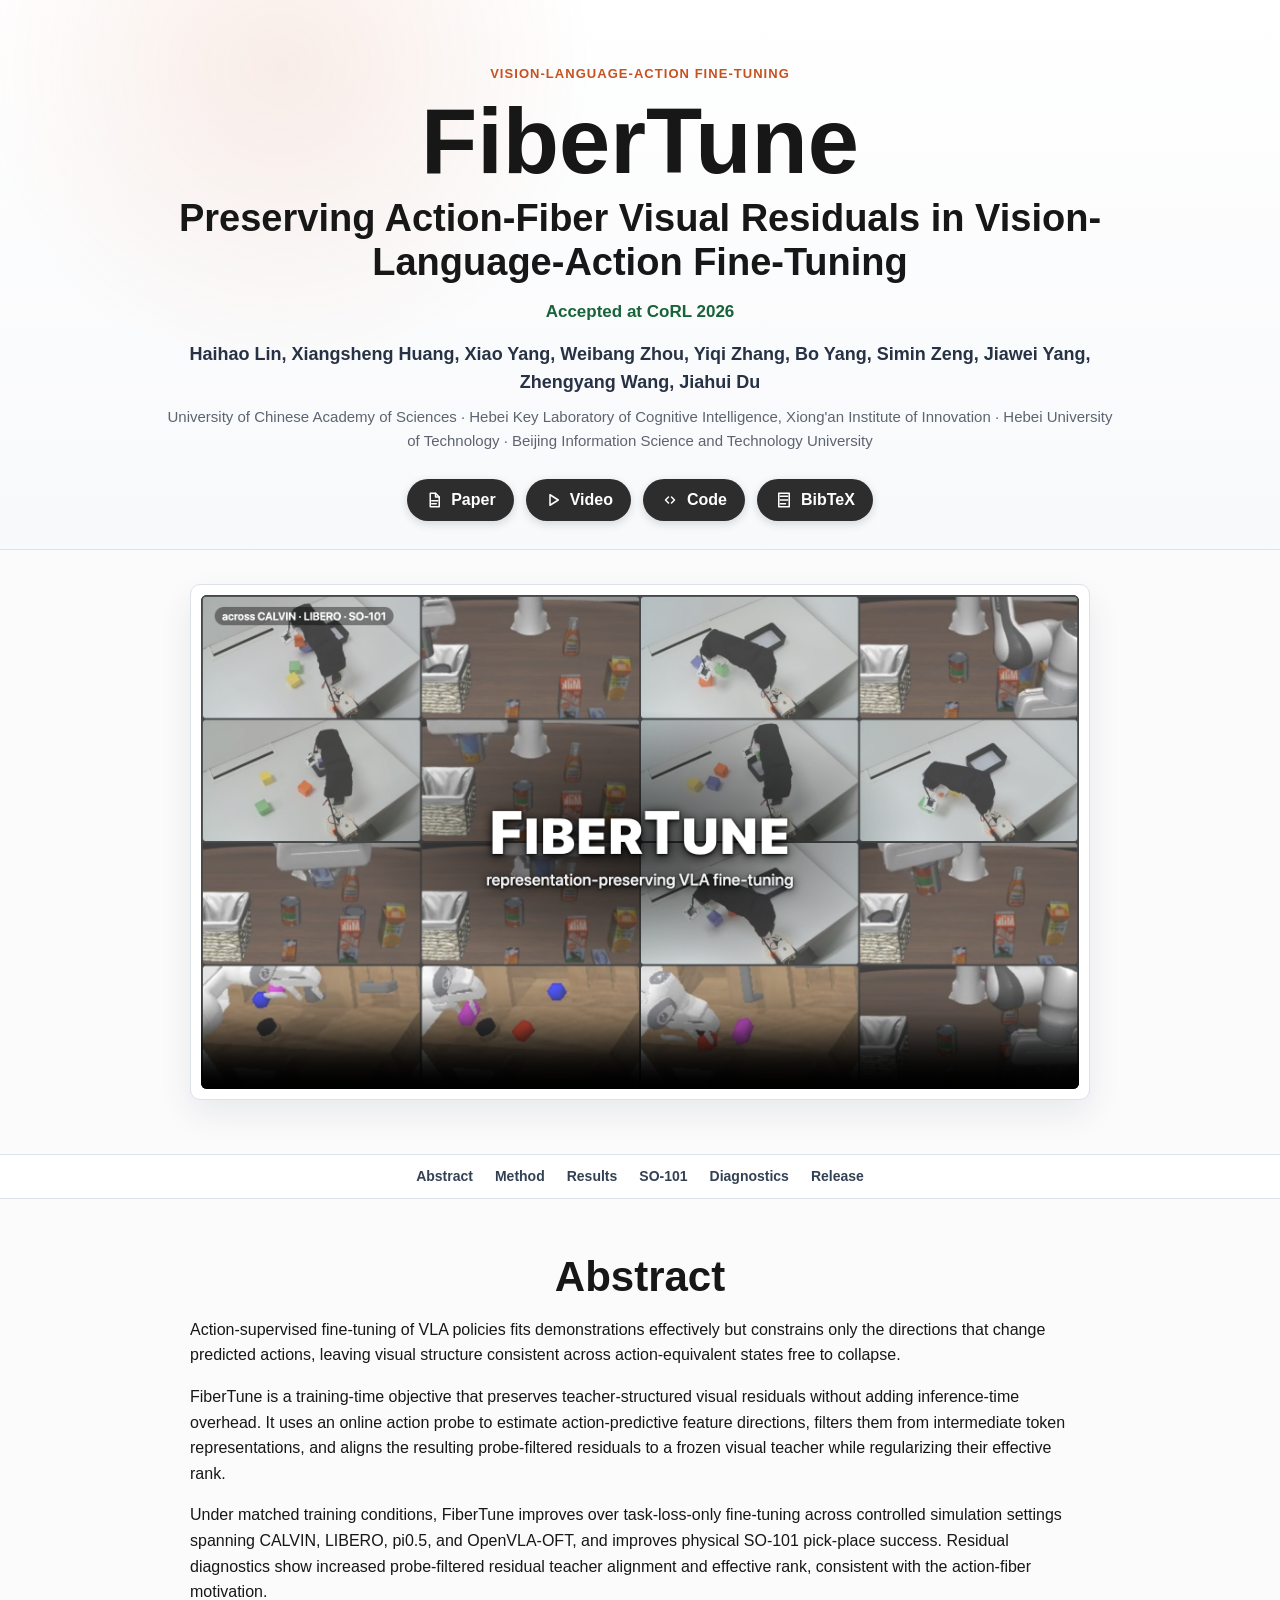
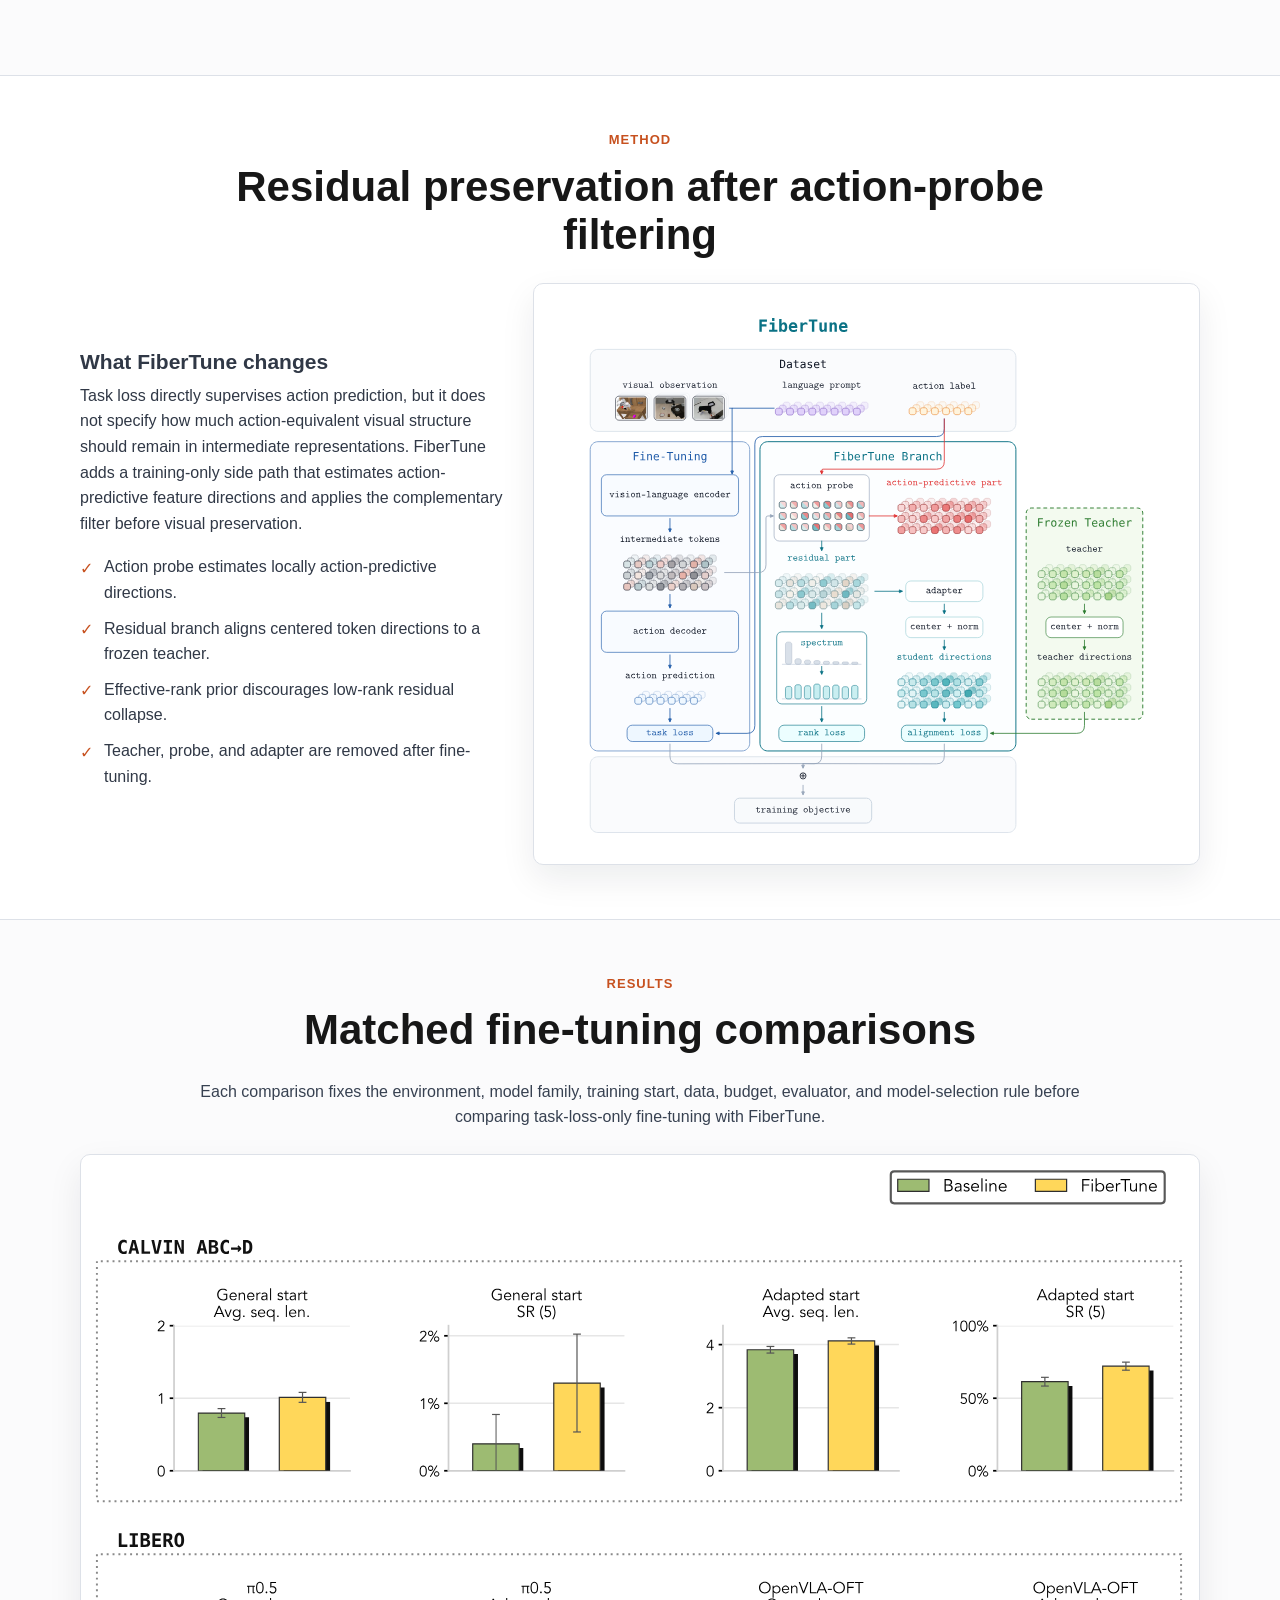
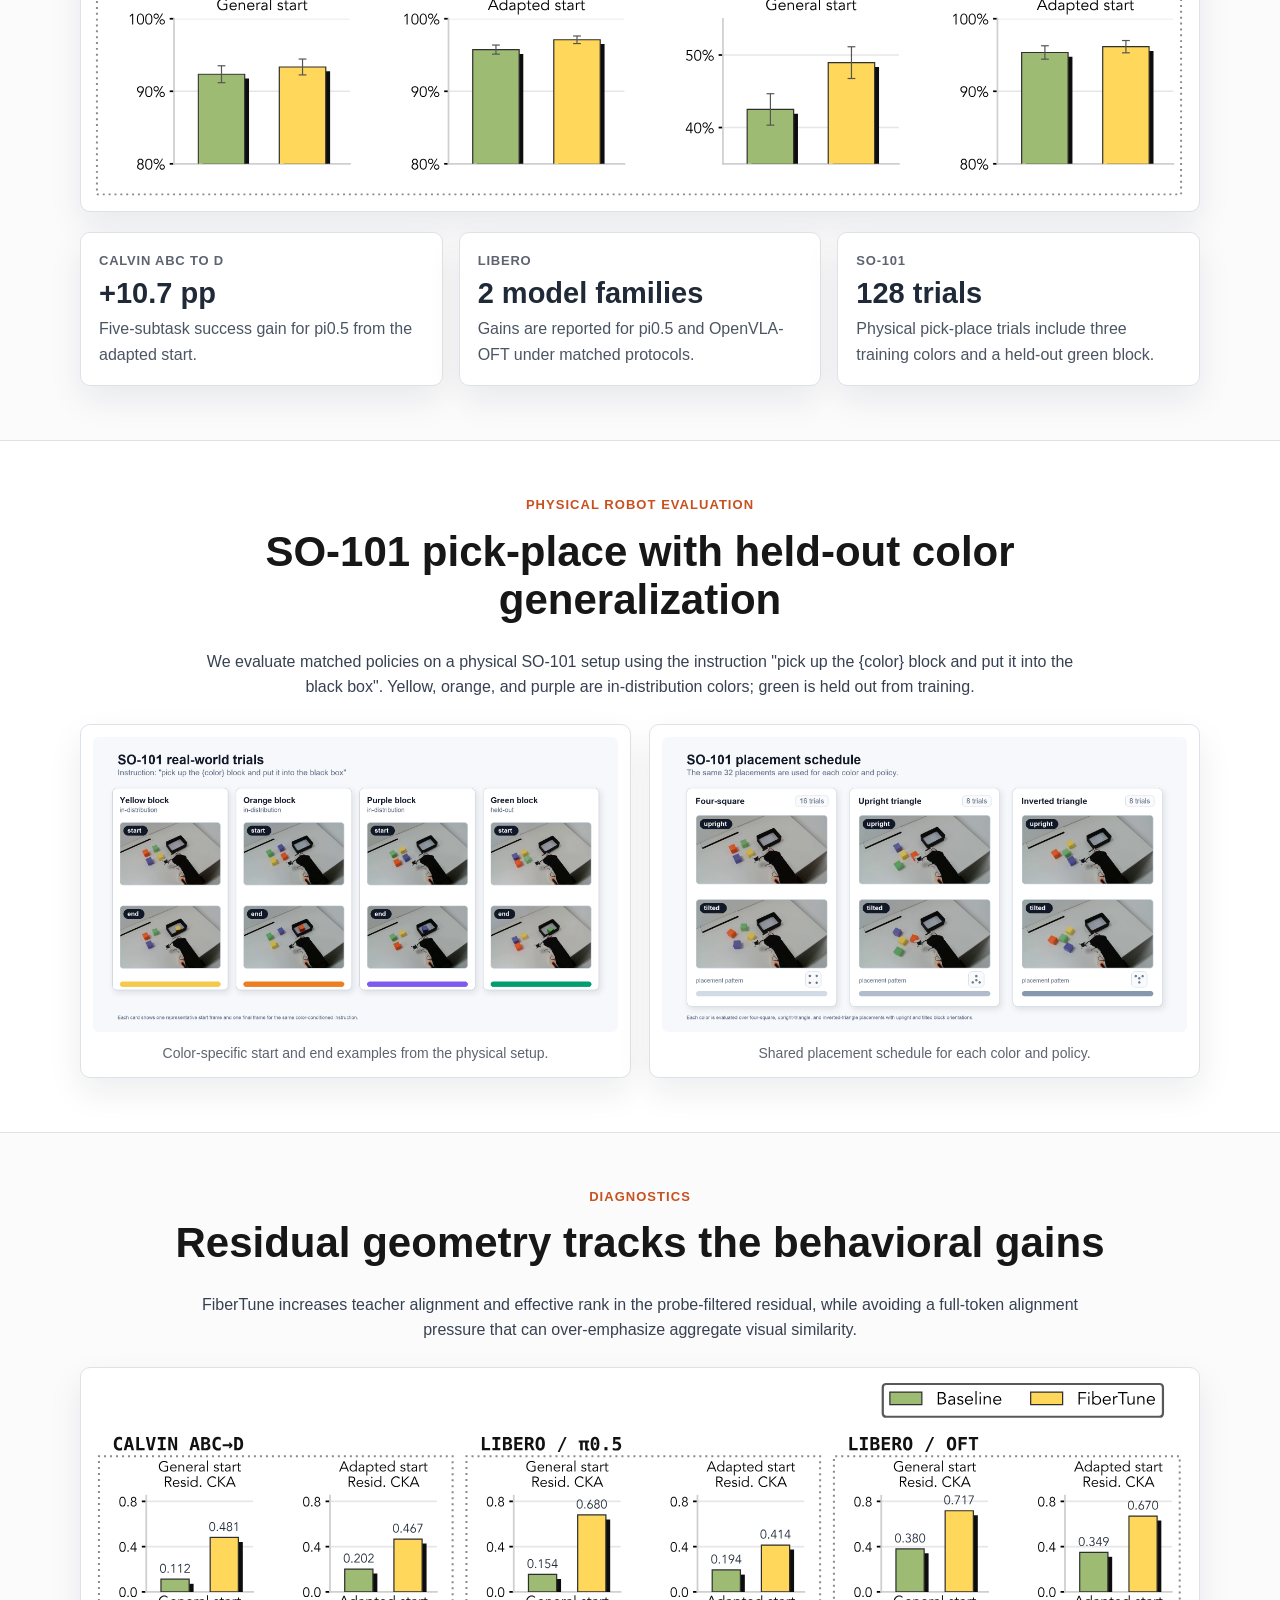
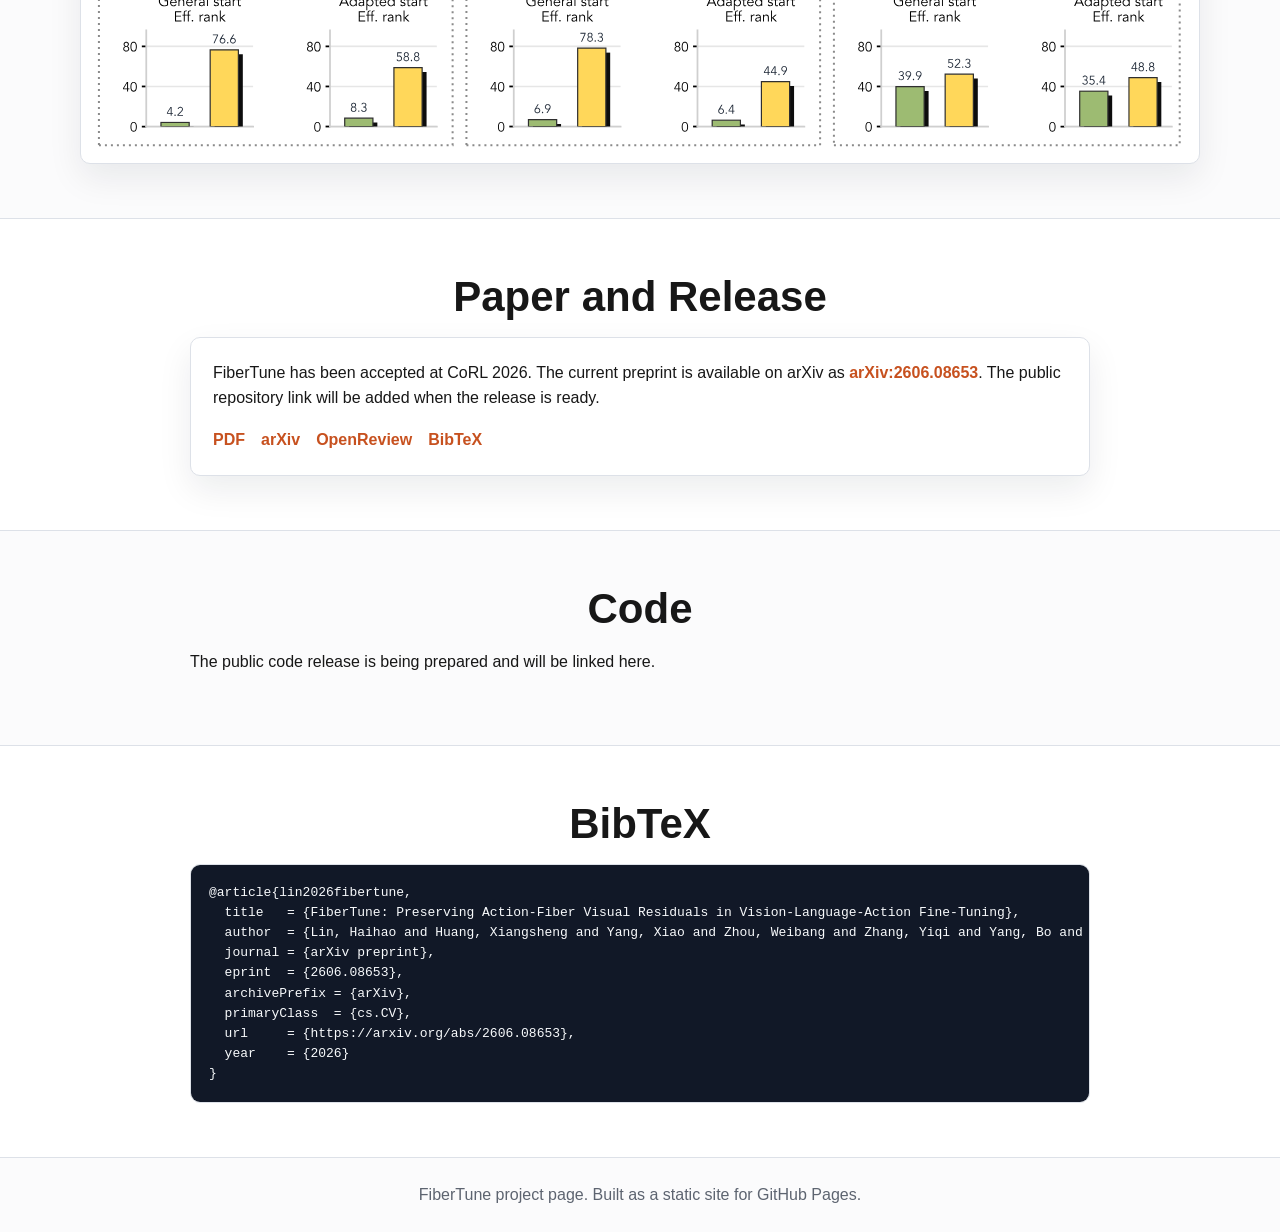
==== commit 4f730d89: "Announce CoRL 2026 acceptance and upcoming code release" ====
--- a/index.html
+++ b/index.html
@@ -8,7 +8,7 @@
     <meta name="robots" content="index,follow,max-image-preview:large,max-snippet:-1,max-video-preview:-1" />
     <meta
       name="description"
-      content="FiberTune preserves action-fiber visual residuals during vision-language-action model fine-tuning without inference-time overhead."
+      content="FiberTune, accepted at CoRL 2026, preserves action-fiber visual residuals during vision-language-action model fine-tuning without inference-time overhead."
     />
     <meta name="author" content="Haihao Lin, Xiangsheng Huang, Xiao Yang, Weibang Zhou, Yiqi Zhang, Bo Yang, Simin Zeng, Jiawei Yang, Zhengyang Wang, Jiahui Du" />
     <meta name="citation_title" content="FiberTune: Preserving Action-Fiber Visual Residuals in Vision-Language-Action Fine-Tuning" />
@@ -29,7 +29,7 @@
     <meta property="og:title" content="FiberTune: Preserving Action-Fiber Visual Residuals" />
     <meta
       property="og:description"
-      content="Preserving action-fiber visual residuals in VLA fine-tuning."
+      content="Accepted at CoRL 2026. Preserving action-fiber visual residuals in VLA fine-tuning."
     />
     <meta property="og:type" content="website" />
     <meta property="og:url" content="https://fibertune.github.io/" />
@@ -38,7 +38,7 @@
     <meta name="twitter:title" content="FiberTune: Preserving Action-Fiber Visual Residuals" />
     <meta
       name="twitter:description"
-      content="Preserving action-fiber visual residuals in VLA fine-tuning."
+      content="Accepted at CoRL 2026. Preserving action-fiber visual residuals in VLA fine-tuning."
     />
     <meta name="twitter:image" content="https://fibertune.github.io/static/assets/video_poster.png" />
     <link rel="stylesheet" href="static/css/style.css" />
@@ -83,6 +83,7 @@
         <p class="subtitle">
           Preserving Action-Fiber Visual Residuals in Vision-Language-Action Fine-Tuning
         </p>
+        <p class="venue">Accepted at CoRL 2026</p>
         <p class="authors">
           Haihao Lin, Xiangsheng Huang, Xiao Yang, Weibang Zhou, Yiqi Zhang,
           Bo Yang, Simin Zeng, Jiawei Yang, Zhengyang Wang, Jiahui Du
@@ -277,13 +278,14 @@
           <h2>Paper and Release</h2>
           <div class="release-card">
             <p>
-              The paper is available on arXiv as
+              FiberTune has been accepted at CoRL 2026. The current preprint is available on arXiv as
               <a class="text-link" href="https://arxiv.org/abs/2606.08653">arXiv:2606.08653</a>.
-              The public repository link will be added after release.
+              The public repository link will be added when the release is ready.
             </p>
             <div class="release-links">
               <a class="text-link" href="https://arxiv.org/pdf/2606.08653">PDF</a>
               <a class="text-link" href="https://arxiv.org/abs/2606.08653">arXiv</a>
+              <a class="text-link" href="https://openreview.net/forum?id=yNHgrgATuY">OpenReview</a>
               <a class="text-link" href="#bibtex">BibTeX</a>
             </div>
           </div>
@@ -294,7 +296,7 @@
         <div class="container narrow">
           <h2>Code</h2>
           <p>
-            Code will be released upon acceptance.
+            The public code release is being prepared and will be linked here.
           </p>
         </div>
       </section>
--- a/static/css/style.css
+++ b/static/css/style.css
@@ -88,6 +88,13 @@
   font-size: clamp(24px, 3vw, 38px);
   font-weight: 680;
   line-height: 1.15;
+}
+
+.venue {
+  margin: -4px auto 14px;
+  color: #17633a;
+  font-size: 17px;
+  font-weight: 720;
 }
 
 .authors {
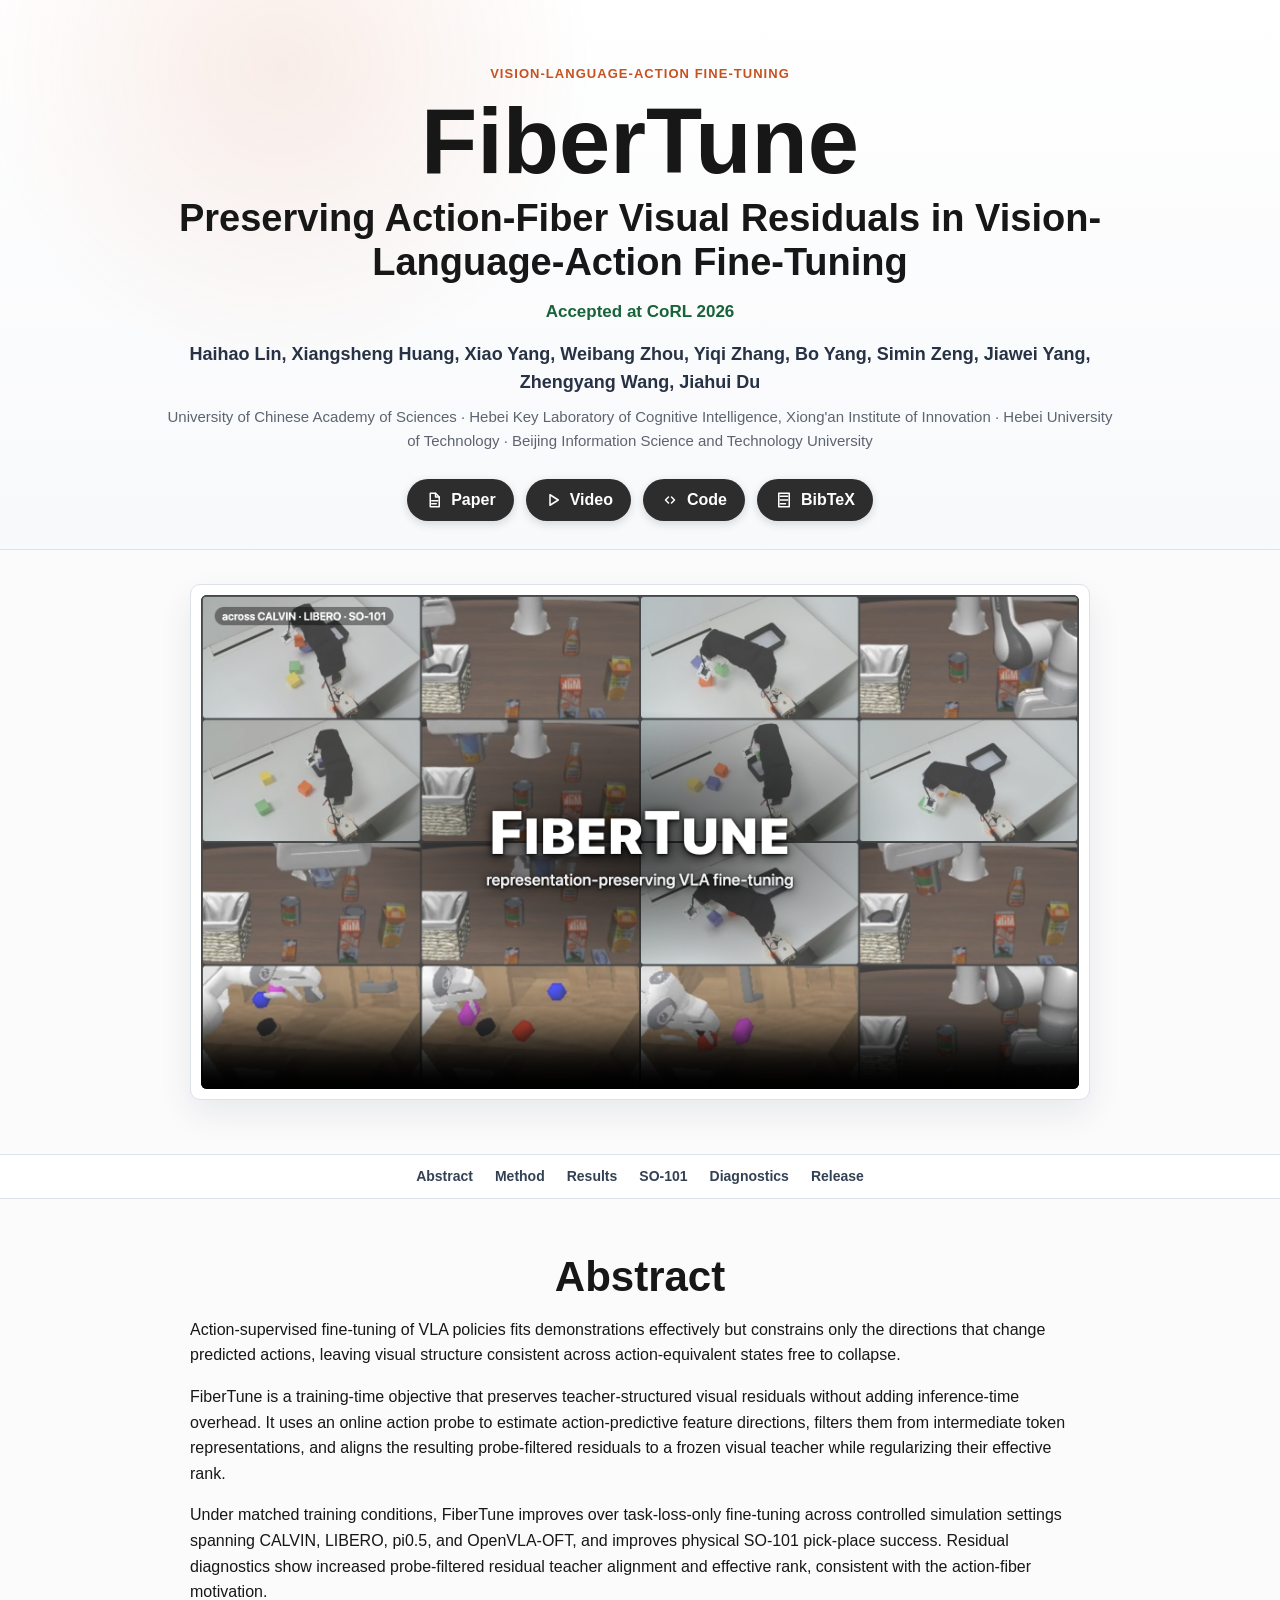
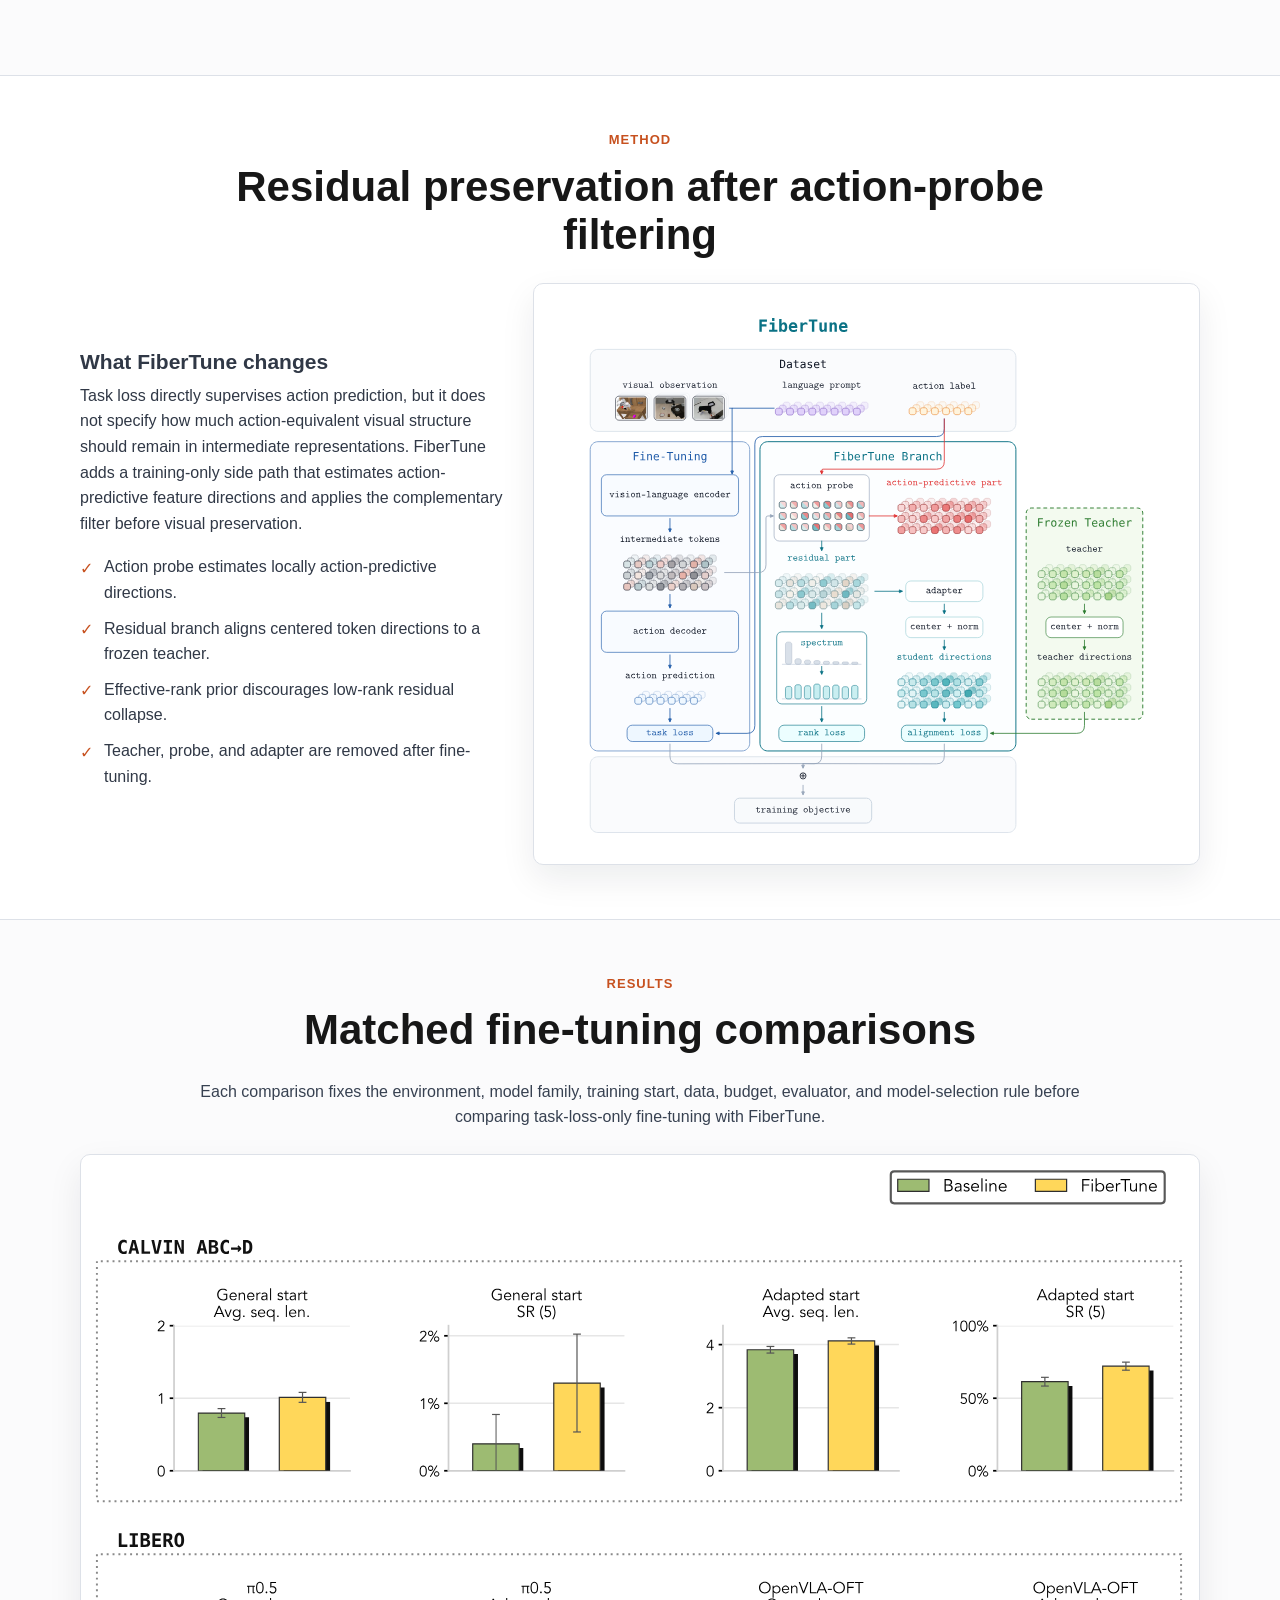
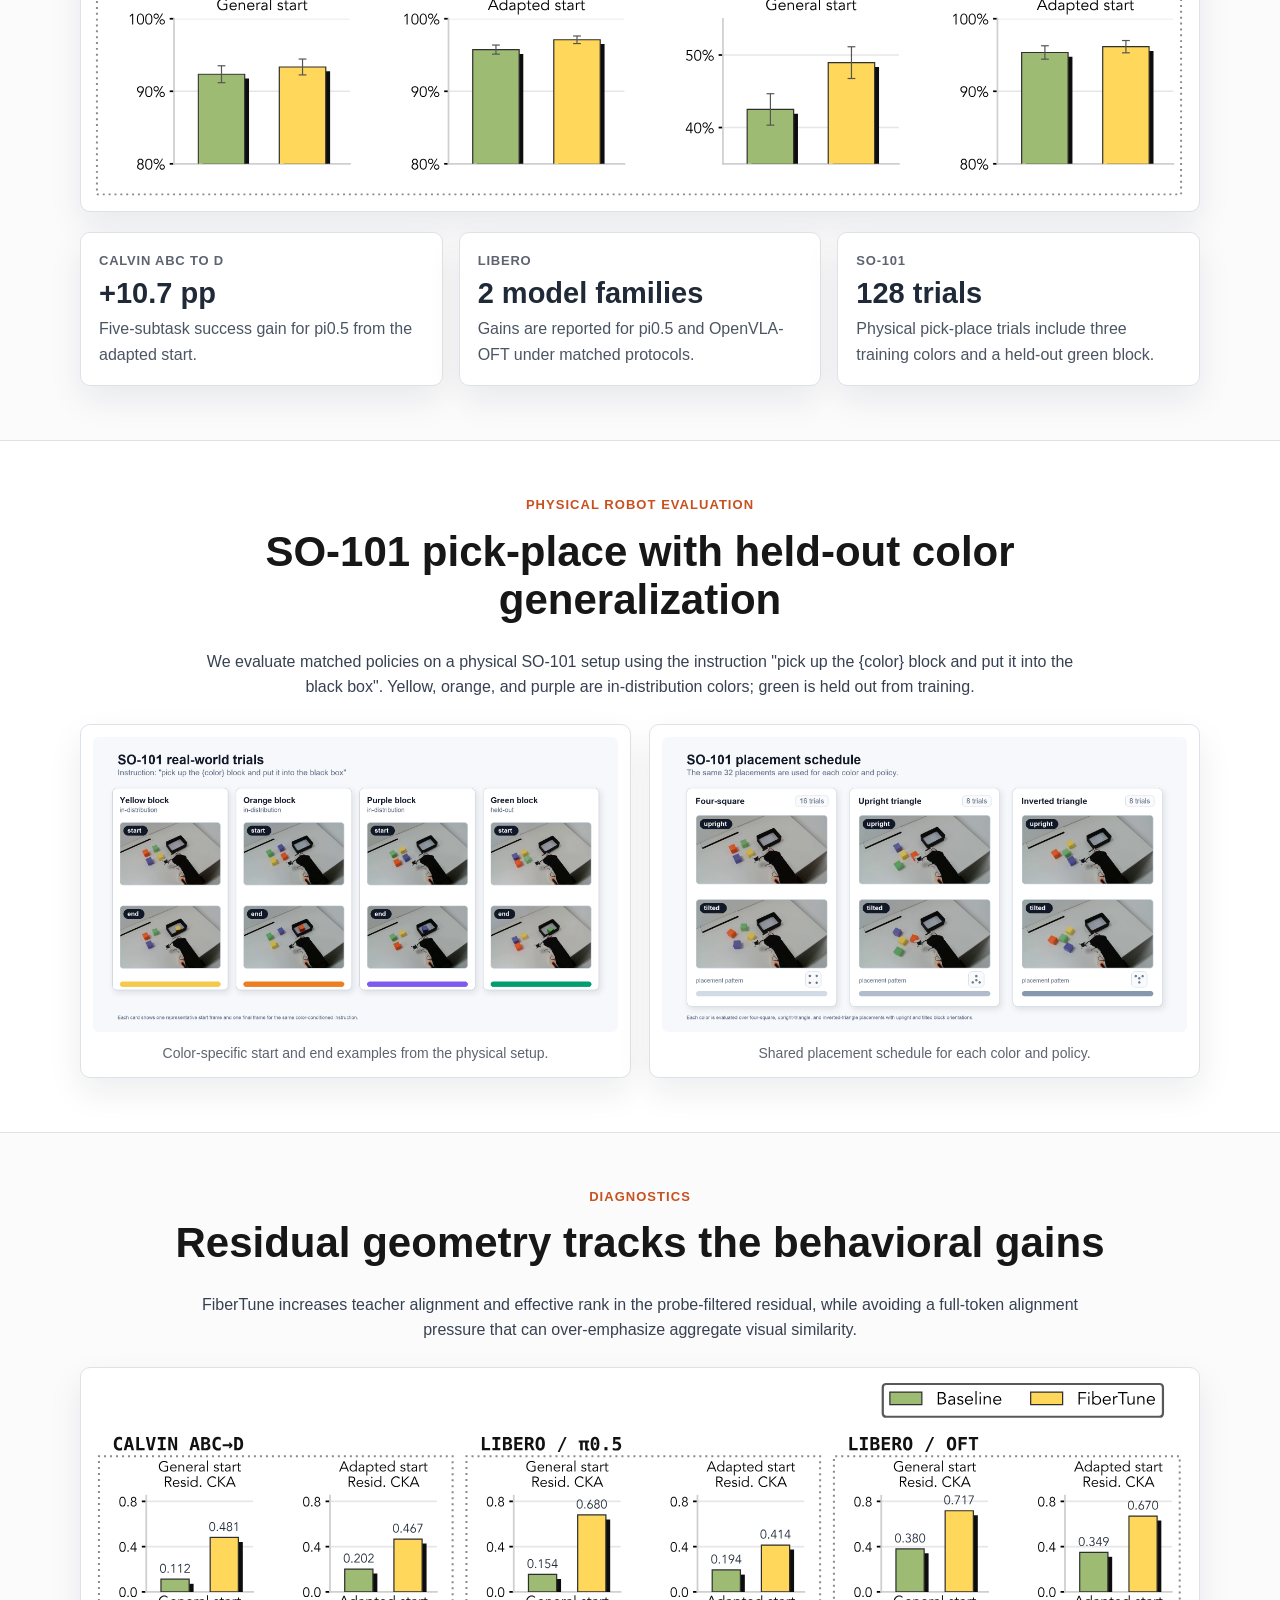
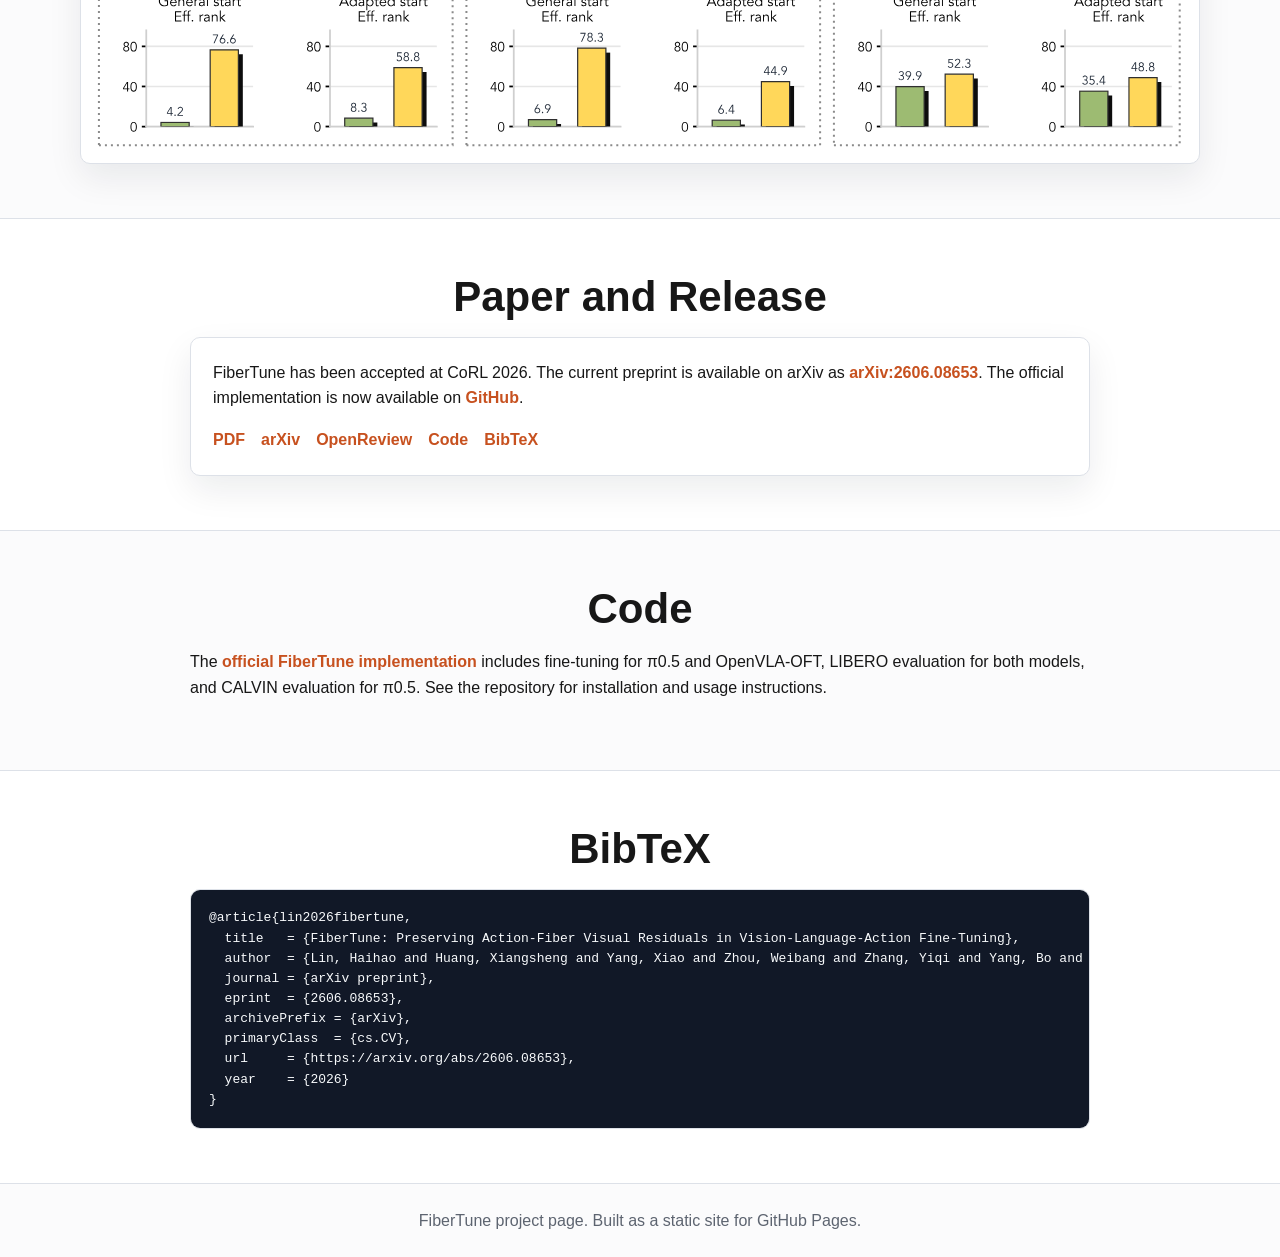
==== commit 1883478d: "Link public FiberTune implementation" ====
--- a/index.html
+++ b/index.html
@@ -106,7 +106,7 @@
             </span>
             <span>Video</span>
           </a>
-          <a class="button" href="#code">
+          <a class="button" href="https://github.com/fibertune/FiberTune">
             <span class="icon" aria-hidden="true">
               <svg viewBox="0 0 24 24"><path d="m10 8-4 4 4 4" /><path d="m14 8 4 4-4 4" /></svg>
             </span>
@@ -280,12 +280,14 @@
             <p>
               FiberTune has been accepted at CoRL 2026. The current preprint is available on arXiv as
               <a class="text-link" href="https://arxiv.org/abs/2606.08653">arXiv:2606.08653</a>.
-              The public repository link will be added when the release is ready.
+              The official implementation is now available on
+              <a class="text-link" href="https://github.com/fibertune/FiberTune">GitHub</a>.
             </p>
             <div class="release-links">
               <a class="text-link" href="https://arxiv.org/pdf/2606.08653">PDF</a>
               <a class="text-link" href="https://arxiv.org/abs/2606.08653">arXiv</a>
               <a class="text-link" href="https://openreview.net/forum?id=yNHgrgATuY">OpenReview</a>
+              <a class="text-link" href="https://github.com/fibertune/FiberTune">Code</a>
               <a class="text-link" href="#bibtex">BibTeX</a>
             </div>
           </div>
@@ -296,7 +298,9 @@
         <div class="container narrow">
           <h2>Code</h2>
           <p>
-            The public code release is being prepared and will be linked here.
+            The <a class="text-link" href="https://github.com/fibertune/FiberTune">official FiberTune implementation</a>
+            includes fine-tuning for &pi;0.5 and OpenVLA-OFT, LIBERO evaluation for both models,
+            and CALVIN evaluation for &pi;0.5. See the repository for installation and usage instructions.
           </p>
         </div>
       </section>
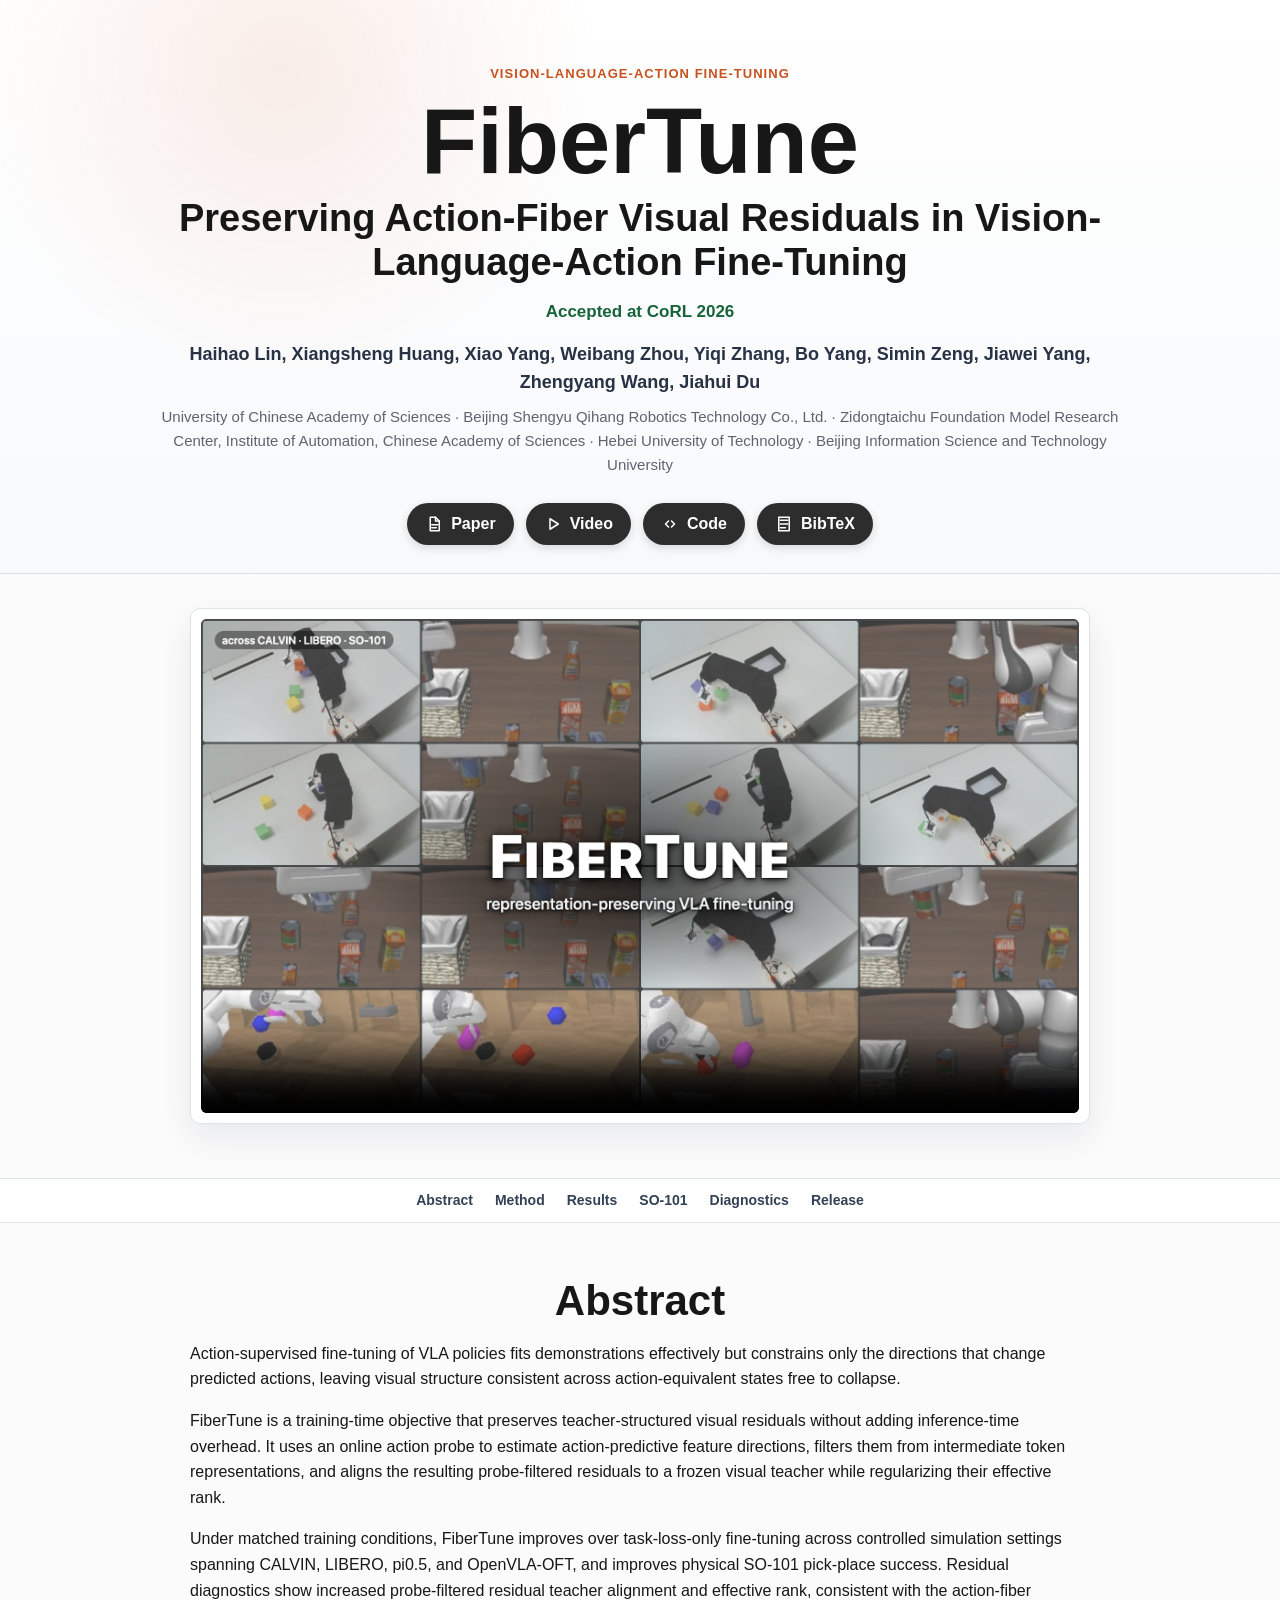
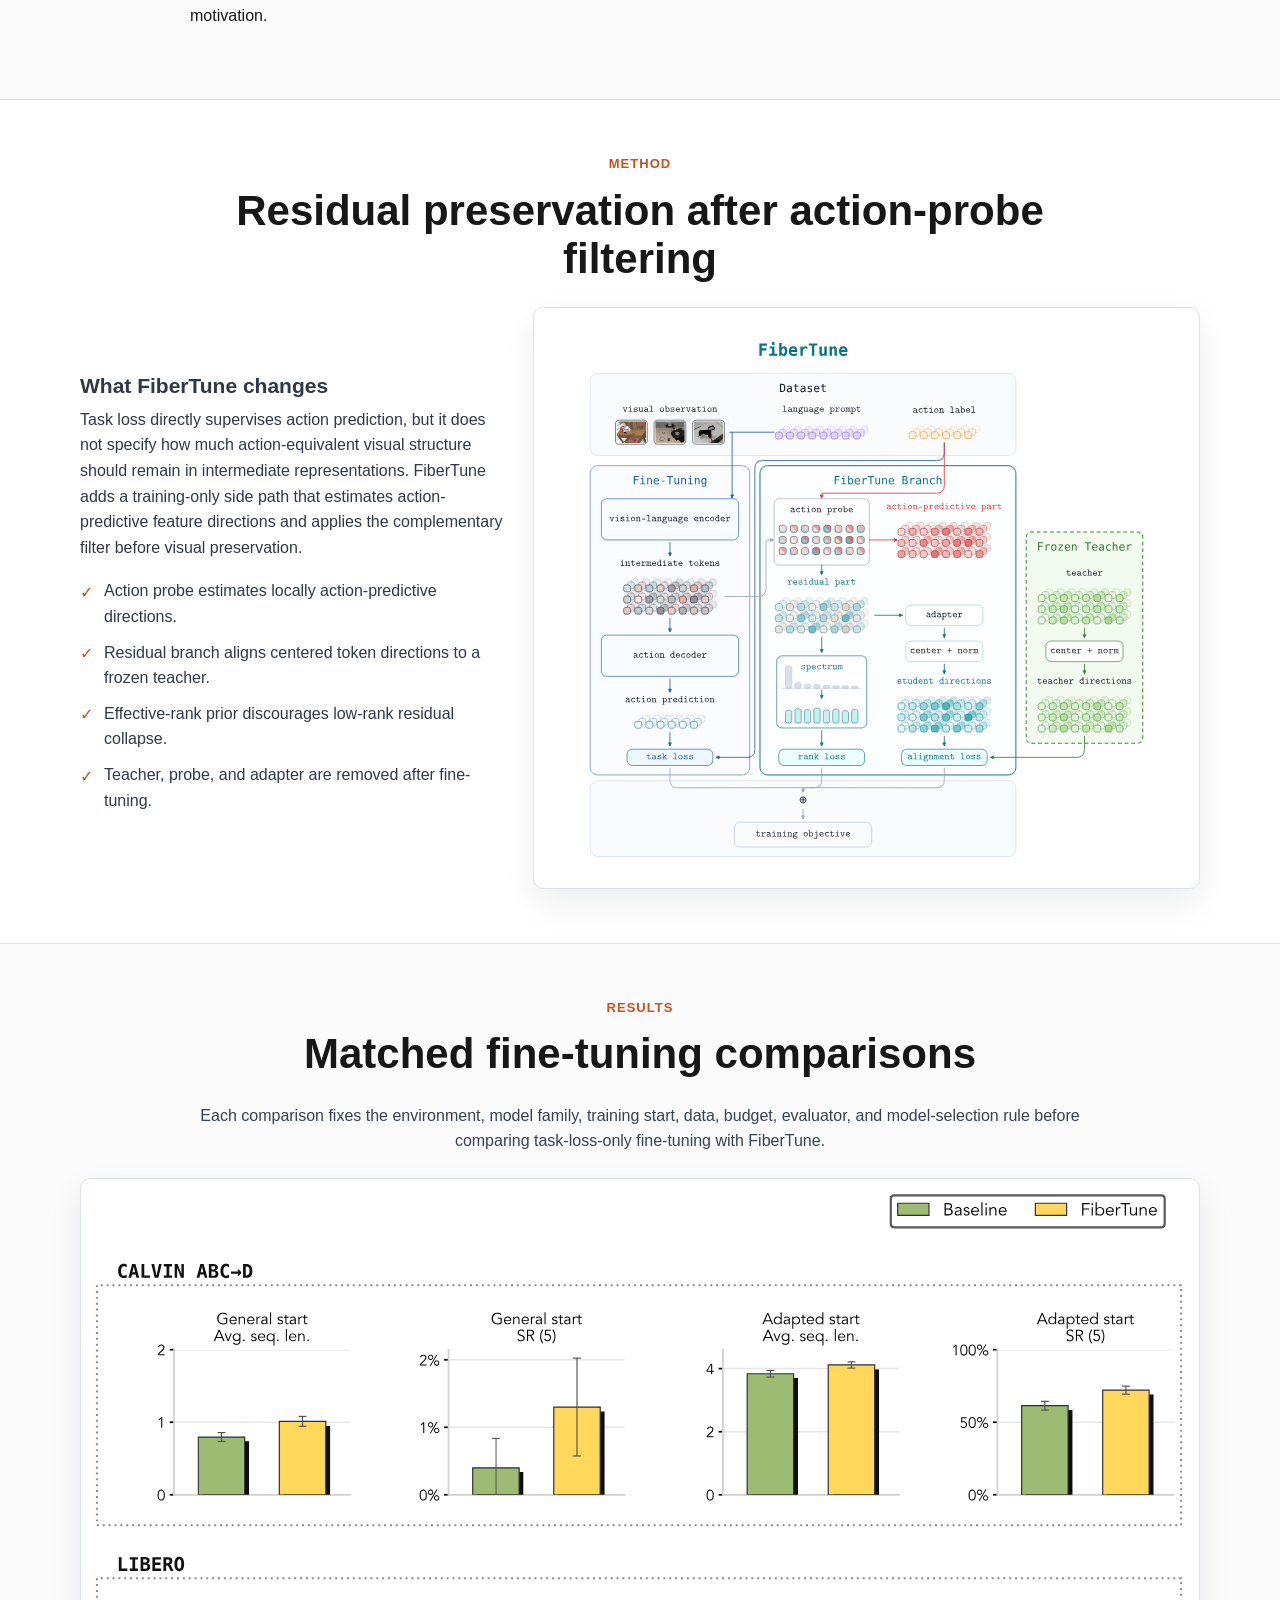
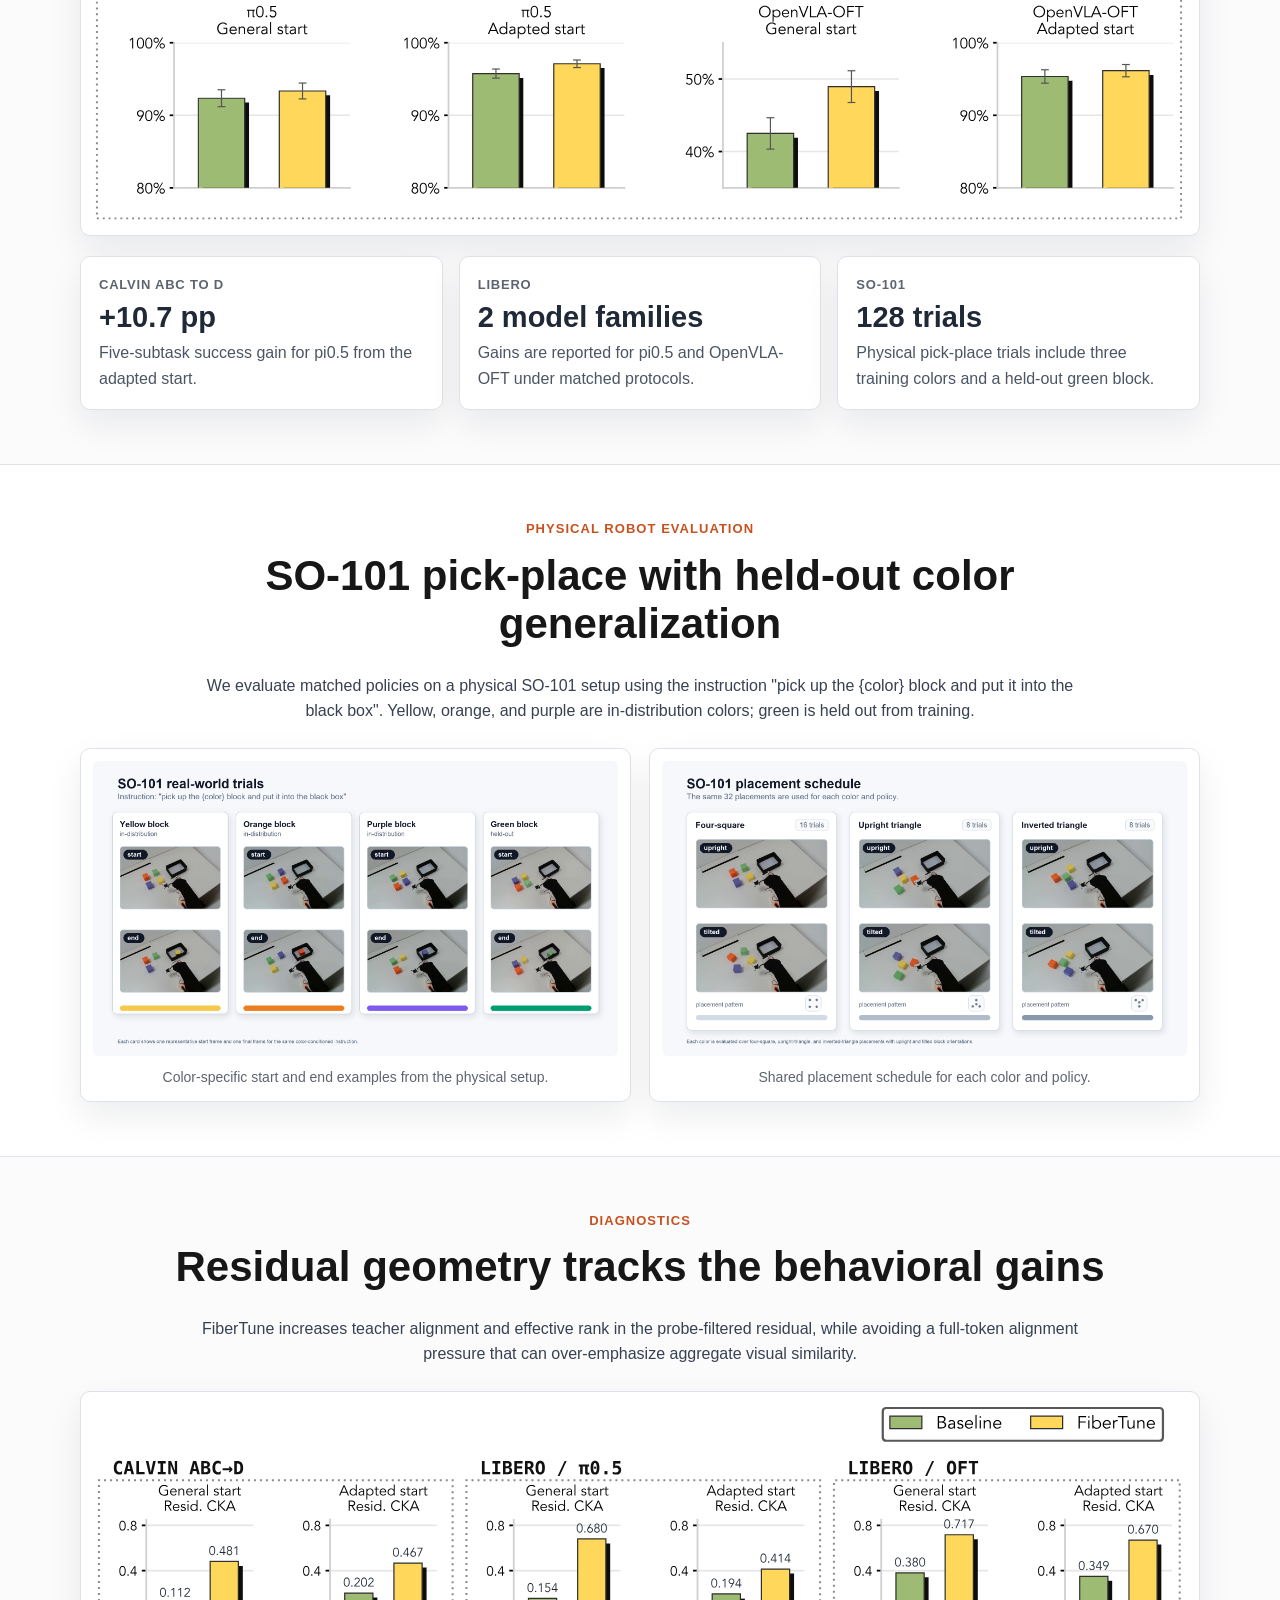
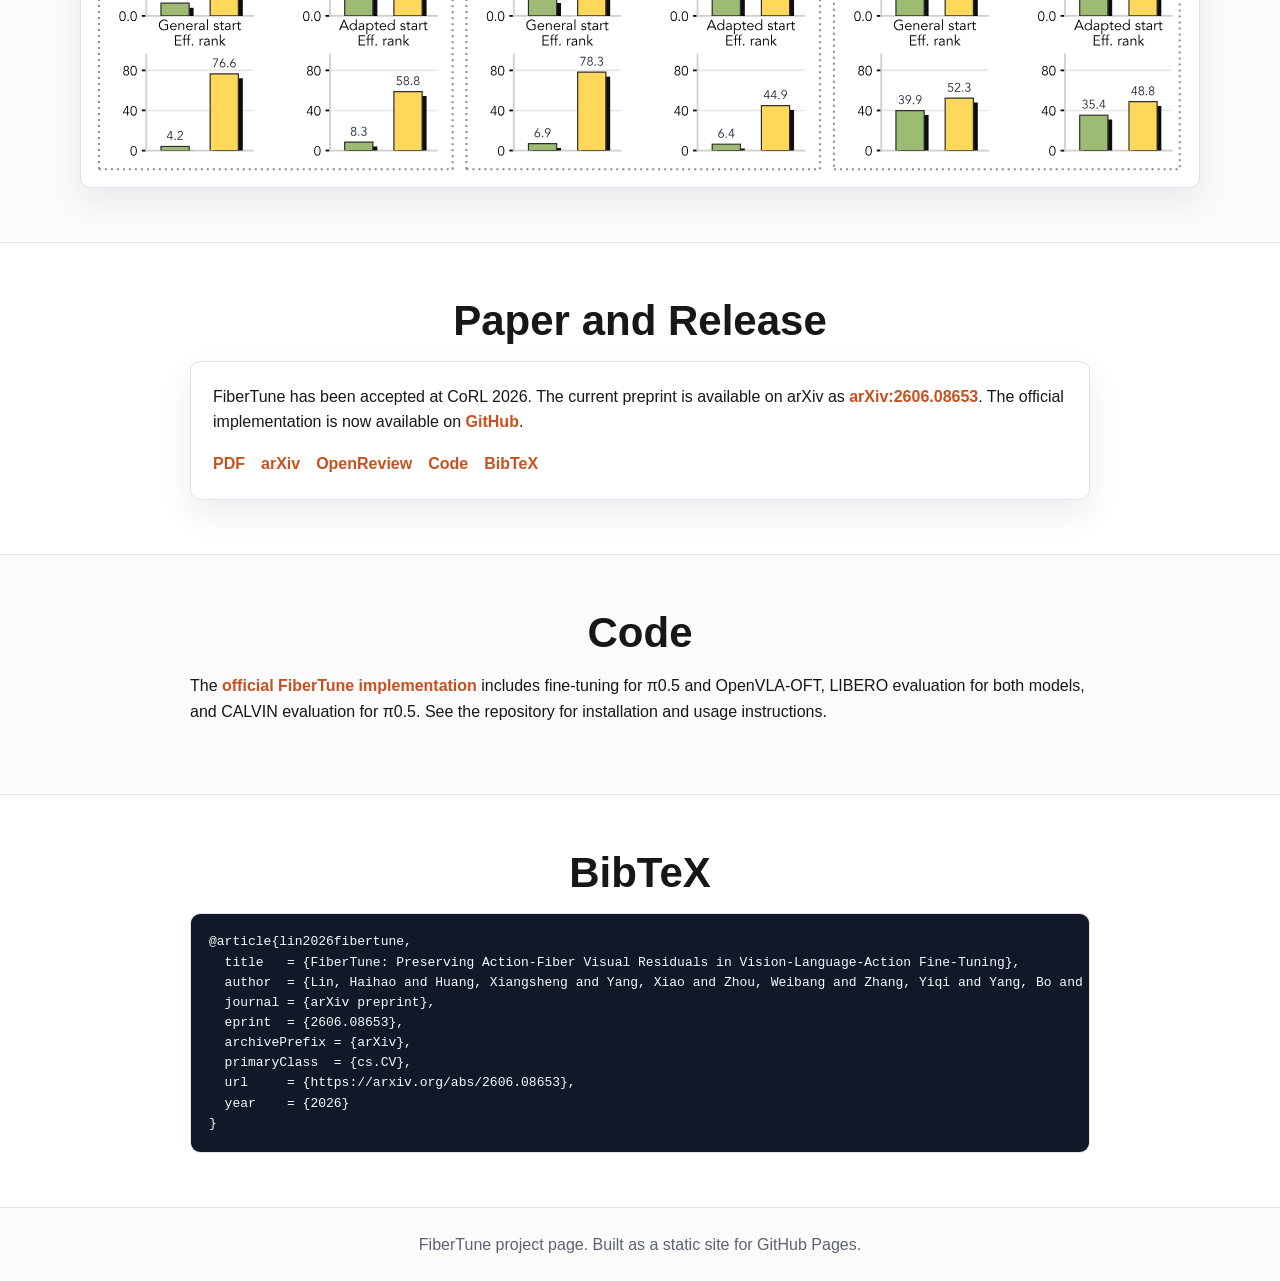
==== commit 7e23e3eb: "Update author affiliations" ====
--- a/index.html
+++ b/index.html
@@ -89,8 +89,9 @@
           Bo Yang, Simin Zeng, Jiawei Yang, Zhengyang Wang, Jiahui Du
         </p>
         <p class="affiliations">
-          University of Chinese Academy of Sciences · Hebei Key Laboratory of Cognitive Intelligence,
-          Xiong'an Institute of Innovation · Hebei University of Technology ·
+          University of Chinese Academy of Sciences · Beijing Shengyu Qihang Robotics Technology Co., Ltd. ·
+          Zidongtaichu Foundation Model Research Center, Institute of Automation, Chinese Academy of Sciences ·
+          Hebei University of Technology ·
           Beijing Information Science and Technology University
         </p>
         <div class="button-row" aria-label="Project links">
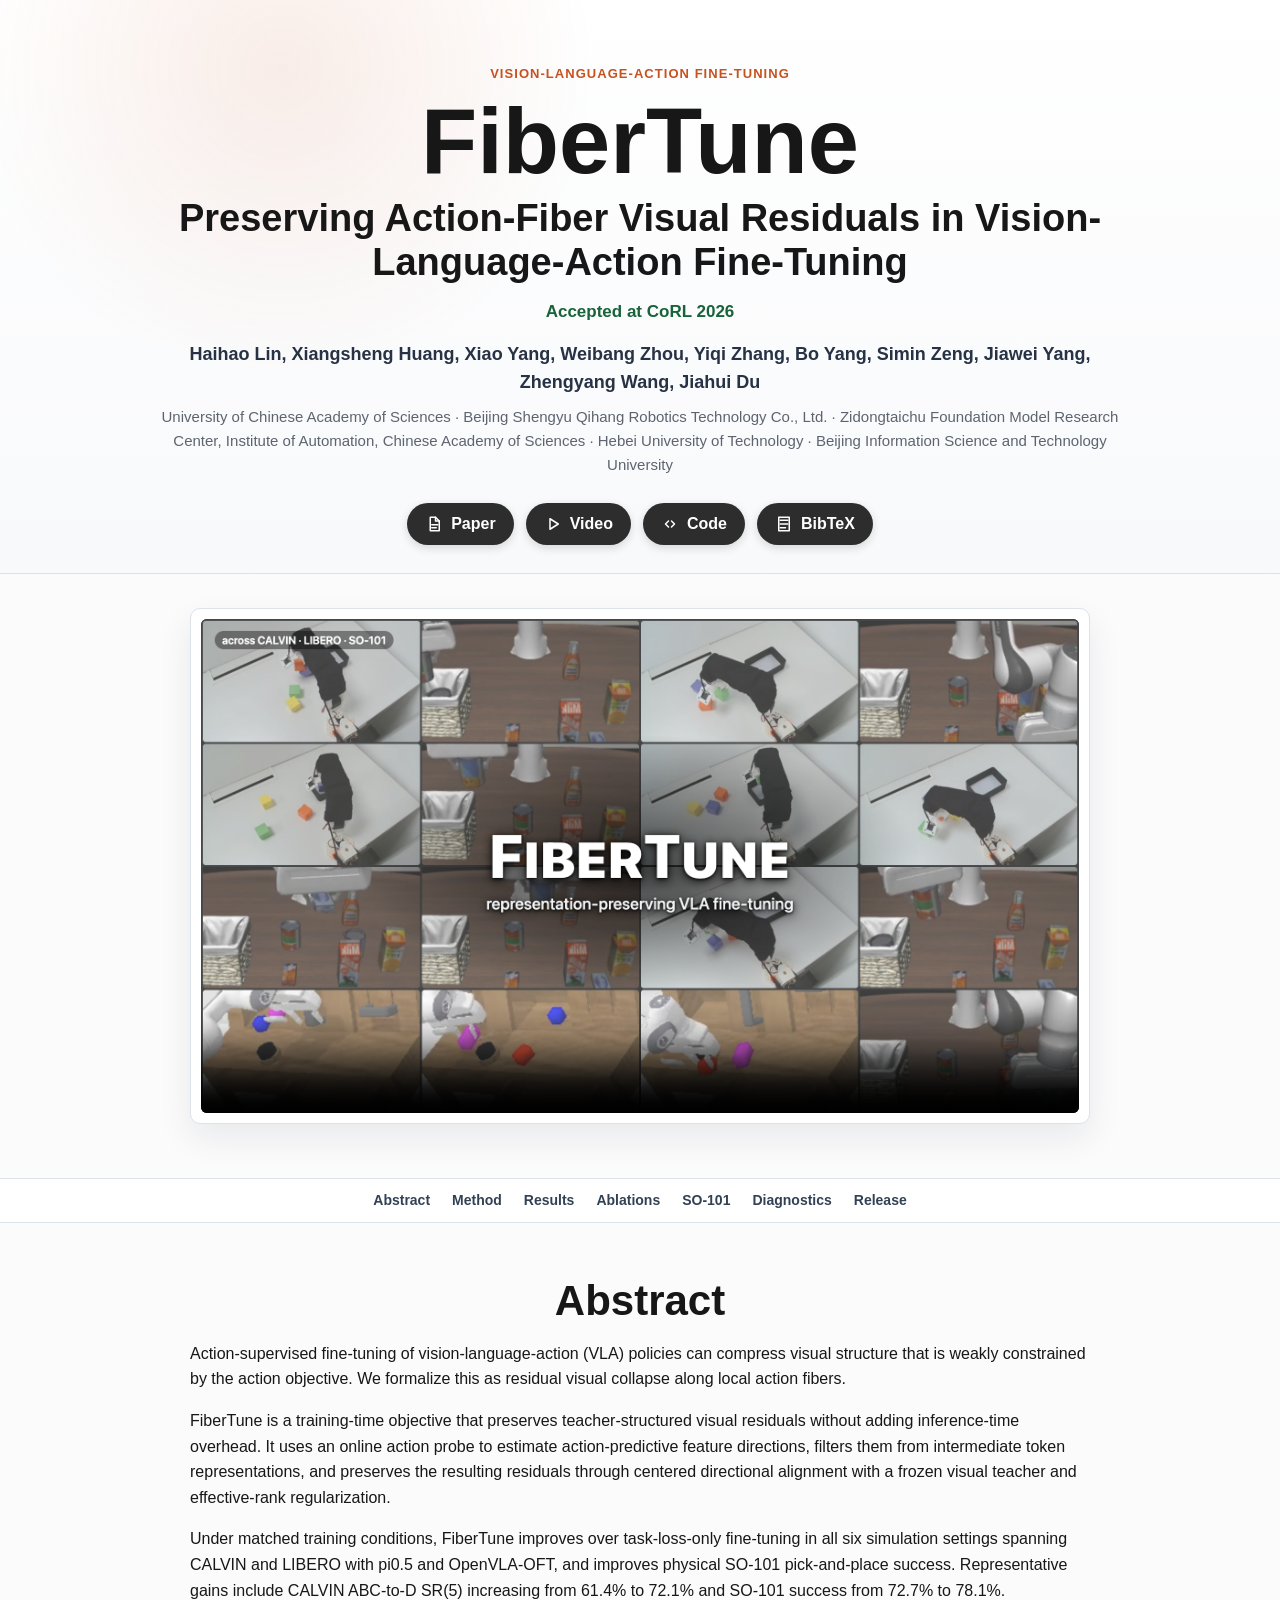
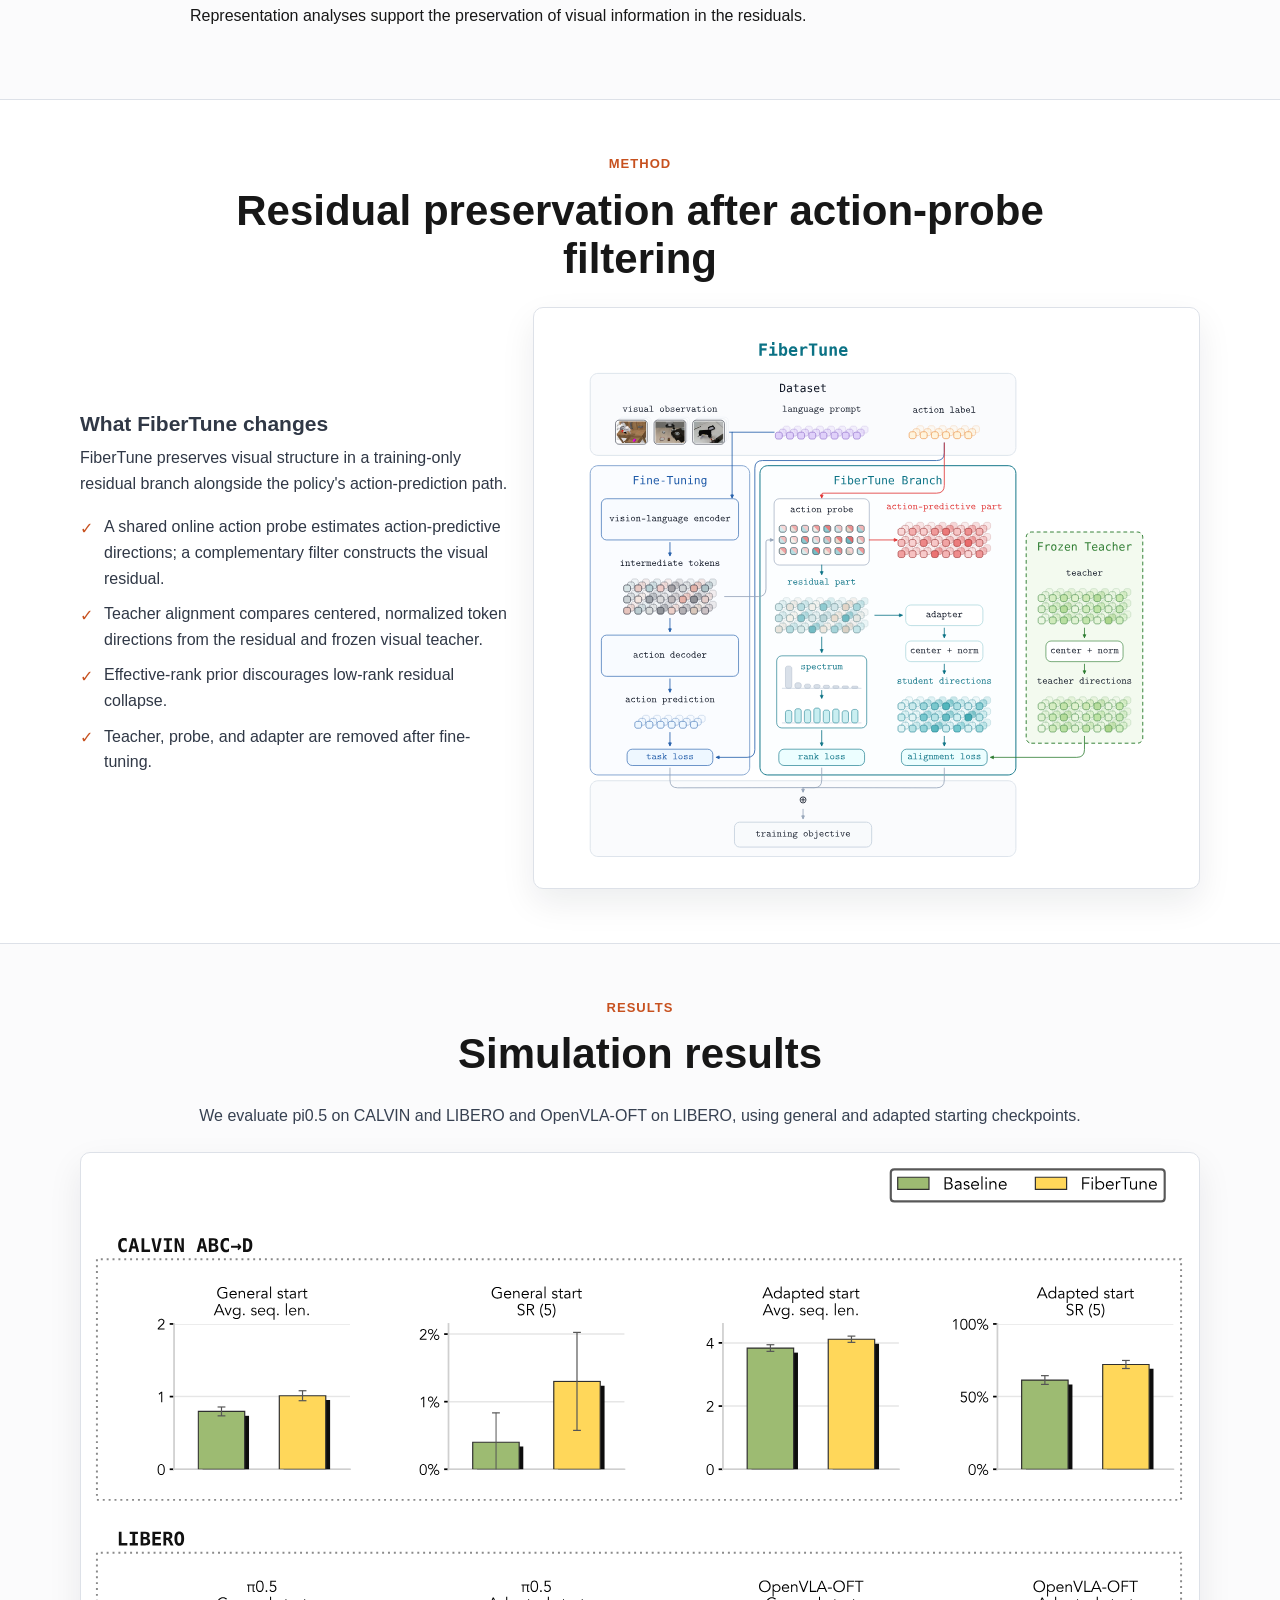
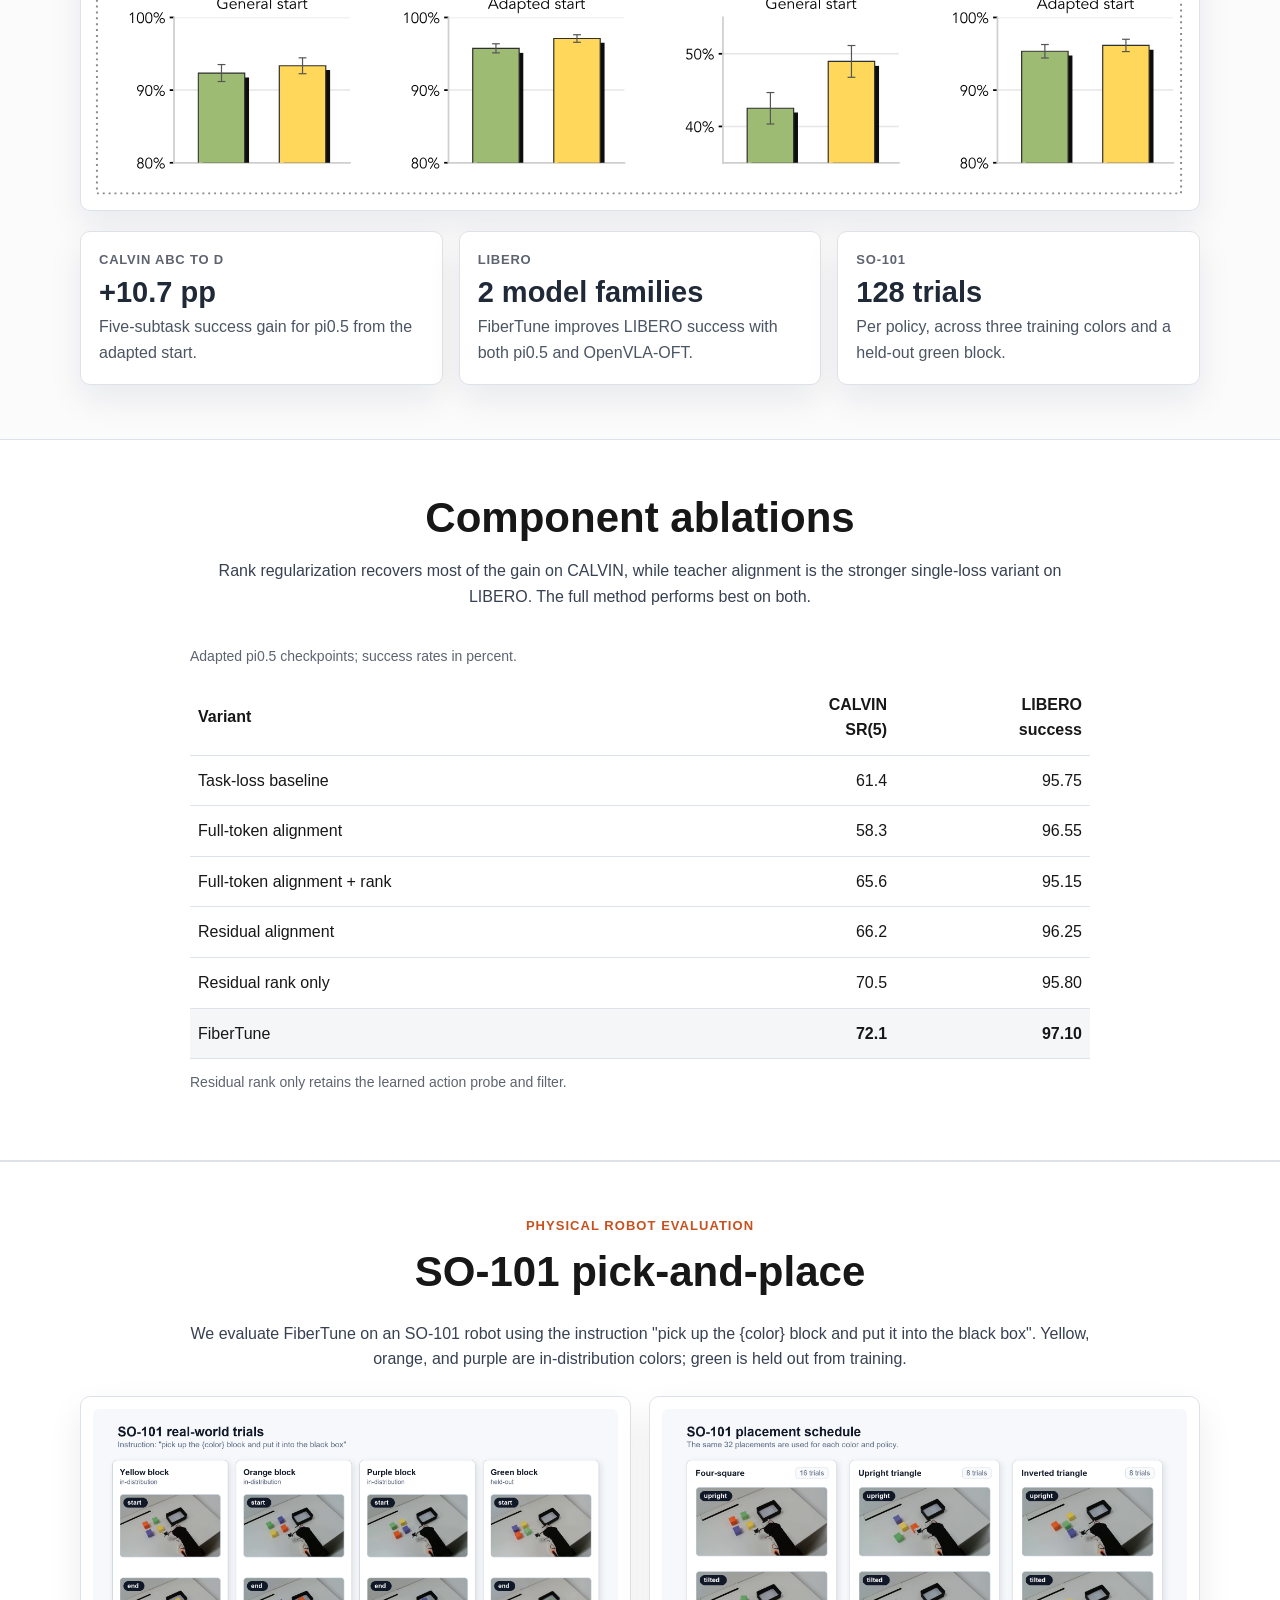
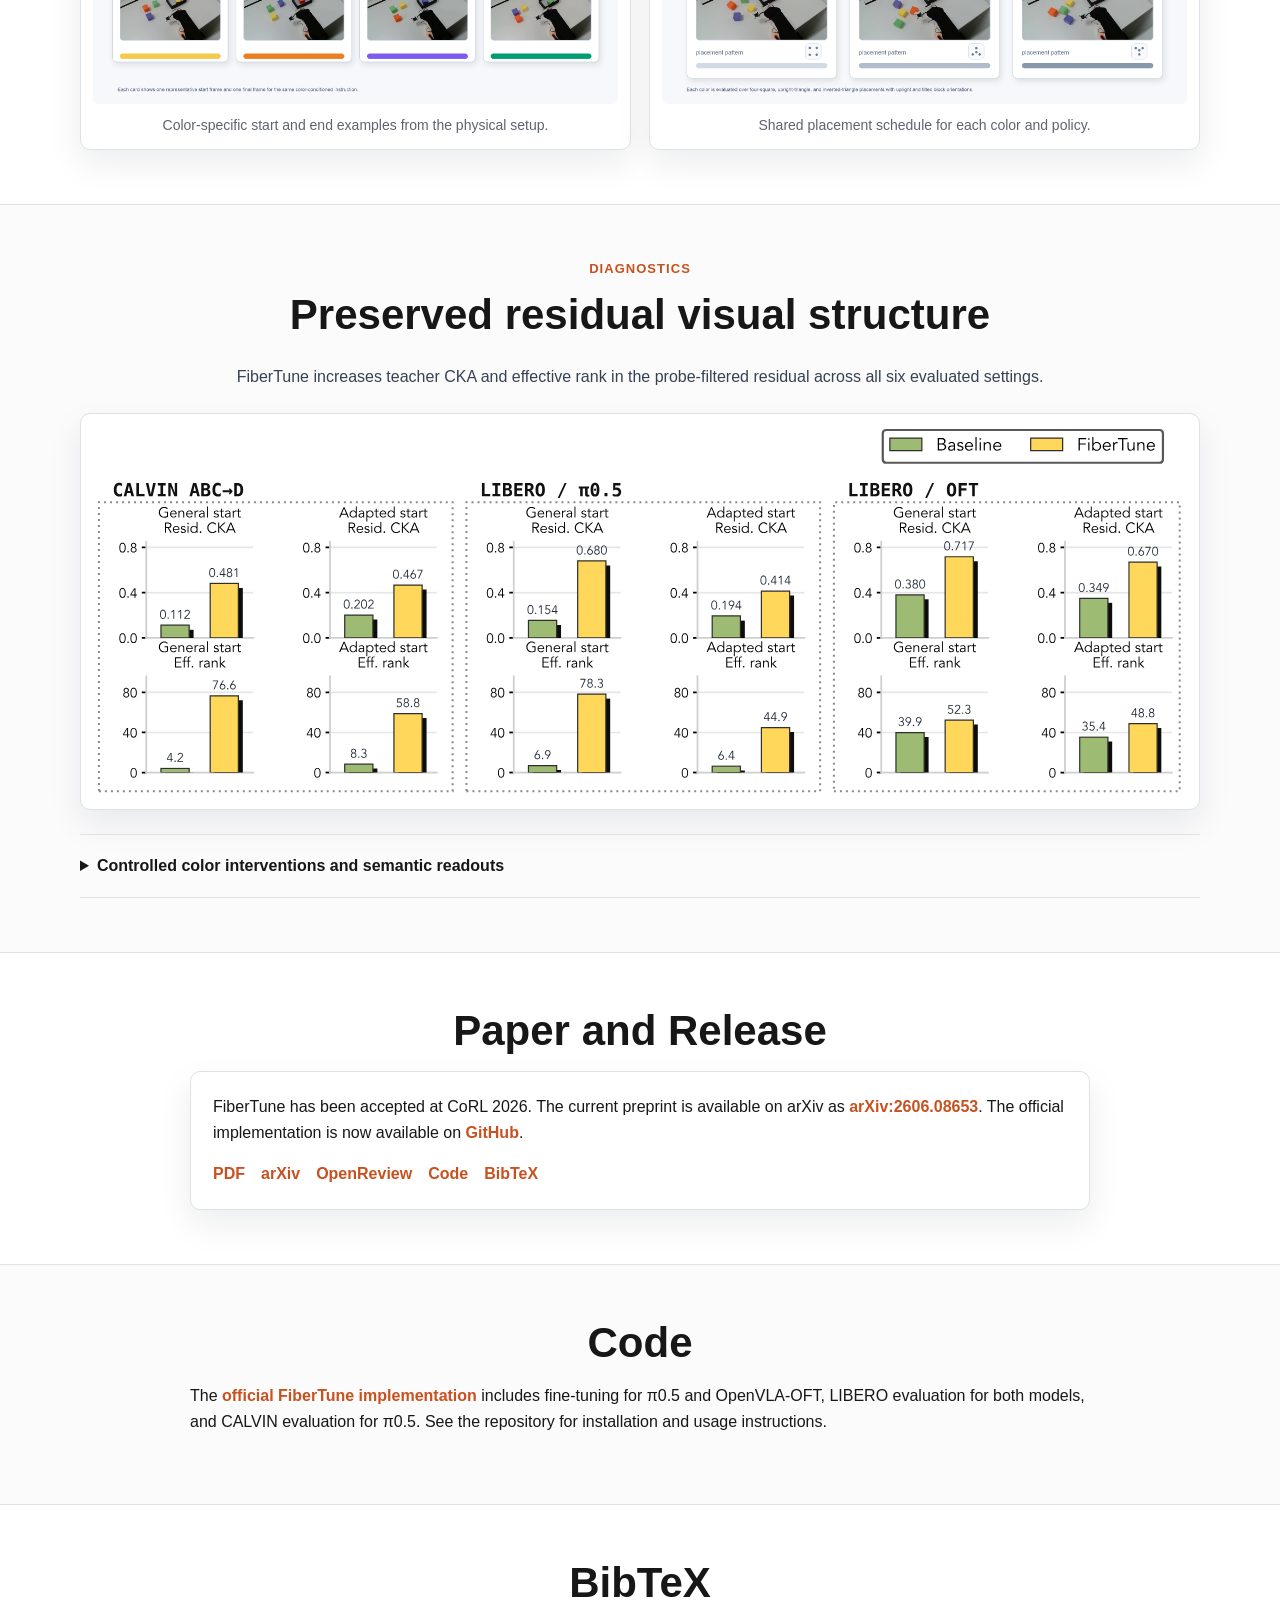
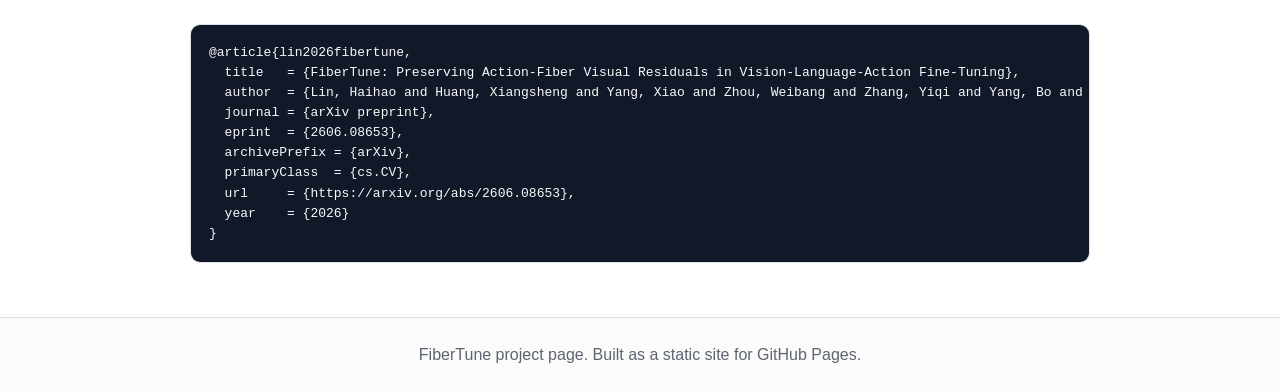
==== commit cd673c9e: "Sync camera-ready results and refine project page wording" ====
--- a/index.html
+++ b/index.html
@@ -139,6 +139,7 @@
           <a href="#abstract">Abstract</a>
           <a href="#method">Method</a>
           <a href="#results">Results</a>
+          <a href="#ablations">Ablations</a>
           <a href="#realworld">SO-101</a>
           <a href="#diagnostics">Diagnostics</a>
           <a href="#code">Release</a>
@@ -149,23 +150,24 @@
         <div class="container narrow">
           <h2>Abstract</h2>
           <p>
-            Action-supervised fine-tuning of VLA policies fits demonstrations effectively but
-            constrains only the directions that change predicted actions, leaving visual structure
-            consistent across action-equivalent states free to collapse.
+            Action-supervised fine-tuning of vision-language-action (VLA) policies can compress
+            visual structure that is weakly constrained by the action objective. We formalize this
+            as residual visual collapse along local action fibers.
           </p>
           <p>
             FiberTune is a training-time objective that preserves teacher-structured visual
             residuals without adding inference-time overhead. It uses an online action probe to
             estimate action-predictive feature directions, filters them from intermediate token
-            representations, and aligns the resulting probe-filtered residuals to a frozen visual
-            teacher while regularizing their effective rank.
+            representations, and preserves the resulting residuals through centered directional
+            alignment with a frozen visual teacher and effective-rank regularization.
           </p>
           <p>
             Under matched training conditions, FiberTune improves over task-loss-only fine-tuning
-            across controlled simulation settings spanning CALVIN, LIBERO, pi0.5, and OpenVLA-OFT,
-            and improves physical SO-101 pick-place success. Residual diagnostics show increased
-            probe-filtered residual teacher alignment and effective rank, consistent with the
-            action-fiber motivation.
+            in all six simulation settings spanning CALVIN and LIBERO with pi0.5 and OpenVLA-OFT,
+            and improves physical SO-101 pick-and-place success. Representative gains include
+            CALVIN ABC-to-D SR(5) increasing from 61.4% to 72.1% and SO-101 success from 72.7%
+            to 78.1%. Representation analyses support the preservation of visual information
+            in the residuals.
           </p>
         </div>
       </section>
@@ -180,14 +182,12 @@
             <article>
               <h3>What FiberTune changes</h3>
               <p>
-                Task loss directly supervises action prediction, but it does not specify how much
-                action-equivalent visual structure should remain in intermediate representations.
-                FiberTune adds a training-only side path that estimates action-predictive feature
-                directions and applies the complementary filter before visual preservation.
+                FiberTune preserves visual structure in a training-only residual branch
+                alongside the policy's action-prediction path.
               </p>
               <ul class="check-list">
-                <li>Action probe estimates locally action-predictive directions.</li>
-                <li>Residual branch aligns centered token directions to a frozen teacher.</li>
+                <li>A shared online action probe estimates action-predictive directions; a complementary filter constructs the visual residual.</li>
+                <li>Teacher alignment compares centered, normalized token directions from the residual and frozen visual teacher.</li>
                 <li>Effective-rank prior discourages low-rank residual collapse.</li>
                 <li>Teacher, probe, and adapter are removed after fine-tuning.</li>
               </ul>
@@ -203,12 +203,11 @@
         <div class="container">
           <div class="section-heading">
             <p class="eyebrow">Results</p>
-            <h2>Matched fine-tuning comparisons</h2>
+            <h2>Simulation results</h2>
           </div>
           <p class="section-lead">
-            Each comparison fixes the environment, model family, training start, data, budget,
-            evaluator, and model-selection rule before comparing task-loss-only fine-tuning with
-            FiberTune.
+            We evaluate pi0.5 on CALVIN and LIBERO and OpenVLA-OFT on LIBERO,
+            using general and adapted starting checkpoints.
           </p>
           <div class="figure-card">
             <img src="static/assets/main_results.svg" alt="Main FiberTune simulation results" />
@@ -222,14 +221,37 @@
             <article class="metric">
               <span>LIBERO</span>
               <strong>2 model families</strong>
-              <p>Gains are reported for pi0.5 and OpenVLA-OFT under matched protocols.</p>
+              <p>FiberTune improves LIBERO success with both pi0.5 and OpenVLA-OFT.</p>
             </article>
             <article class="metric">
               <span>SO-101</span>
               <strong>128 trials</strong>
-              <p>Physical pick-place trials include three training colors and a held-out green block.</p>
+              <p>Per policy, across three training colors and a held-out green block.</p>
             </article>
           </div>
+        </div>
+      </section>
+
+      <section id="ablations" class="section band">
+        <div class="container narrow">
+          <h2>Component ablations</h2>
+          <p class="section-lead">
+            Rank regularization recovers most of the gain on CALVIN, while teacher alignment
+            is the stronger single-loss variant on LIBERO. The full method performs best on both.
+          </p>
+          <table class="results-table">
+            <caption>Adapted pi0.5 checkpoints; success rates in percent.</caption>
+            <thead><tr><th scope="col">Variant</th><th scope="col">CALVIN<br>SR(5)</th><th scope="col">LIBERO<br>success</th></tr></thead>
+            <tbody>
+              <tr><th scope="row">Task-loss baseline</th><td>61.4</td><td>95.75</td></tr>
+              <tr><th scope="row">Full-token alignment</th><td>58.3</td><td>96.55</td></tr>
+              <tr><th scope="row">Full-token alignment + rank</th><td>65.6</td><td>95.15</td></tr>
+              <tr><th scope="row">Residual alignment</th><td>66.2</td><td>96.25</td></tr>
+              <tr><th scope="row">Residual rank only</th><td>70.5</td><td>95.80</td></tr>
+              <tr><th scope="row">FiberTune</th><td><strong>72.1</strong></td><td><strong>97.10</strong></td></tr>
+            </tbody>
+          </table>
+          <p class="table-note">Residual rank only retains the learned action probe and filter.</p>
         </div>
       </section>
 
@@ -237,10 +259,10 @@
         <div class="container">
           <div class="section-heading">
             <p class="eyebrow">Physical Robot Evaluation</p>
-            <h2>SO-101 pick-place with held-out color generalization</h2>
+            <h2>SO-101 pick-and-place</h2>
           </div>
           <p class="section-lead">
-            We evaluate matched policies on a physical SO-101 setup using the instruction
+            We evaluate FiberTune on an SO-101 robot using the instruction
             "pick up the {color} block and put it into the black box". Yellow, orange, and purple
             are in-distribution colors; green is held out from training.
           </p>
@@ -261,16 +283,24 @@
         <div class="container">
           <div class="section-heading">
             <p class="eyebrow">Diagnostics</p>
-            <h2>Residual geometry tracks the behavioral gains</h2>
+            <h2>Preserved residual visual structure</h2>
           </div>
           <p class="section-lead">
-            FiberTune increases teacher alignment and effective rank in the probe-filtered residual,
-            while avoiding a full-token alignment pressure that can over-emphasize aggregate visual
-            similarity.
+            FiberTune increases teacher CKA and effective rank in the probe-filtered residual
+            across all six evaluated settings.
           </p>
           <div class="figure-card">
             <img src="static/assets/mechanism_diagnostics.svg" alt="Residual CKA and effective-rank diagnostics" />
           </div>
+          <details class="visual-evidence">
+            <summary>Controlled color interventions and semantic readouts</summary>
+            <p>Changing block color while holding the command, robot state, geometry, and
+              optimal-action label fixed reveals amplified visual responses in the probe-filtered residual.</p>
+            <p>A dimension-matched readout of five object-location and slot-occupancy targets
+              achieves 77.09% macro balanced accuracy in the FiberTune residual, compared with
+              51.16% in its probe-predictive component, using scene-split cross-validation.
+              See Appendix C.8 for details.</p>
+          </details>
         </div>
       </section>
 
--- a/static/css/style.css
+++ b/static/css/style.css
@@ -160,6 +160,7 @@
 
 .section {
   padding: 54px 0;
+  scroll-margin-top: 48px;
 }
 
 .video-section {
@@ -340,6 +341,59 @@
   grid-template-columns: repeat(2, minmax(0, 1fr));
   gap: 18px;
   align-items: start;
+}
+
+.results-table {
+  width: 100%;
+  border-collapse: collapse;
+  font-variant-numeric: tabular-nums;
+}
+
+.results-table caption,
+.table-note {
+  color: var(--muted);
+  font-size: 14px;
+  text-align: left;
+  margin: 12px 0;
+}
+
+.results-table th,
+.results-table td {
+  border-bottom: 1px solid var(--line);
+  padding: 12px 8px;
+  text-align: right;
+}
+
+.results-table th:first-child {
+  width: 58%;
+  text-align: left;
+}
+
+.results-table tbody th {
+  font-weight: 500;
+}
+
+.results-table tbody tr:last-child {
+  background: var(--soft);
+}
+
+.visual-evidence {
+  margin-top: 24px;
+  padding-block: 18px;
+  border-block: 1px solid var(--line);
+}
+
+.visual-evidence summary {
+  cursor: pointer;
+  font-weight: 700;
+}
+
+.visual-evidence[open] summary {
+  margin-bottom: 16px;
+}
+
+.visual-evidence p:last-child {
+  margin-bottom: 0;
 }
 
 .release-card {
